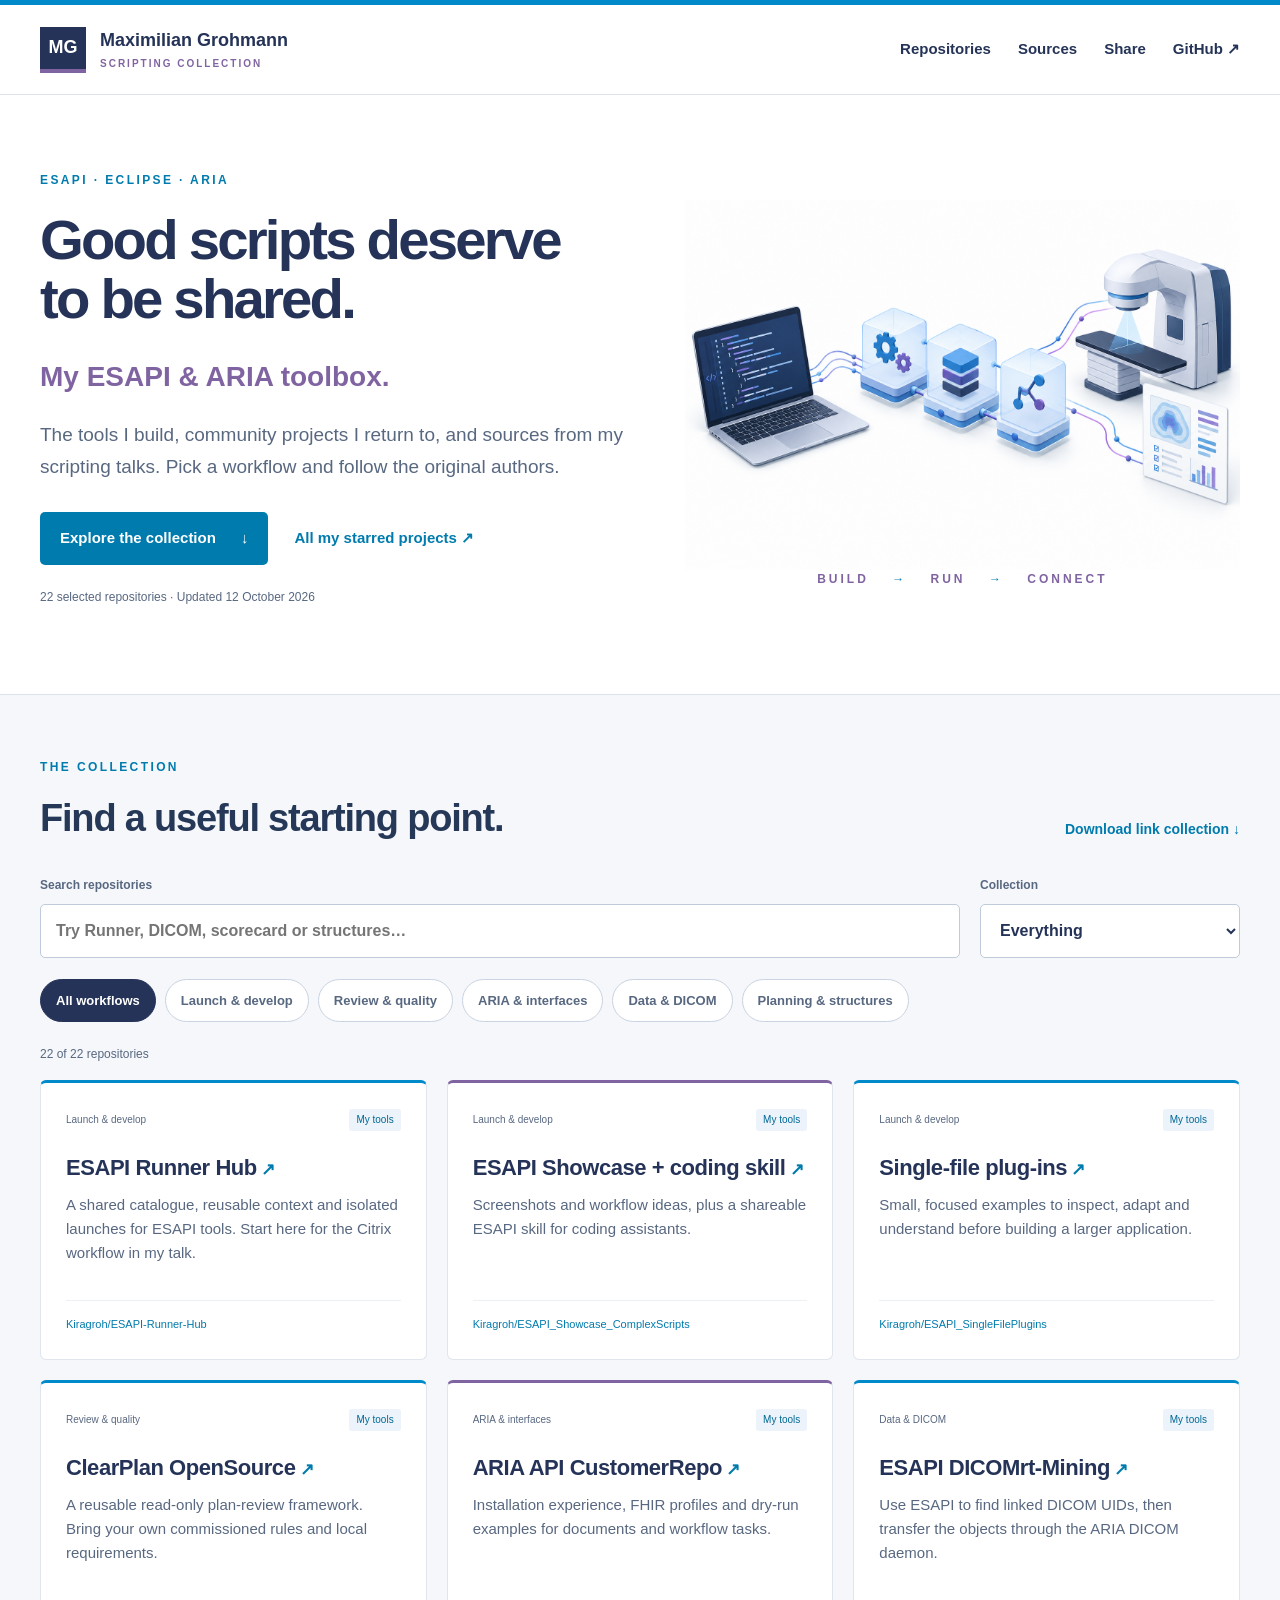
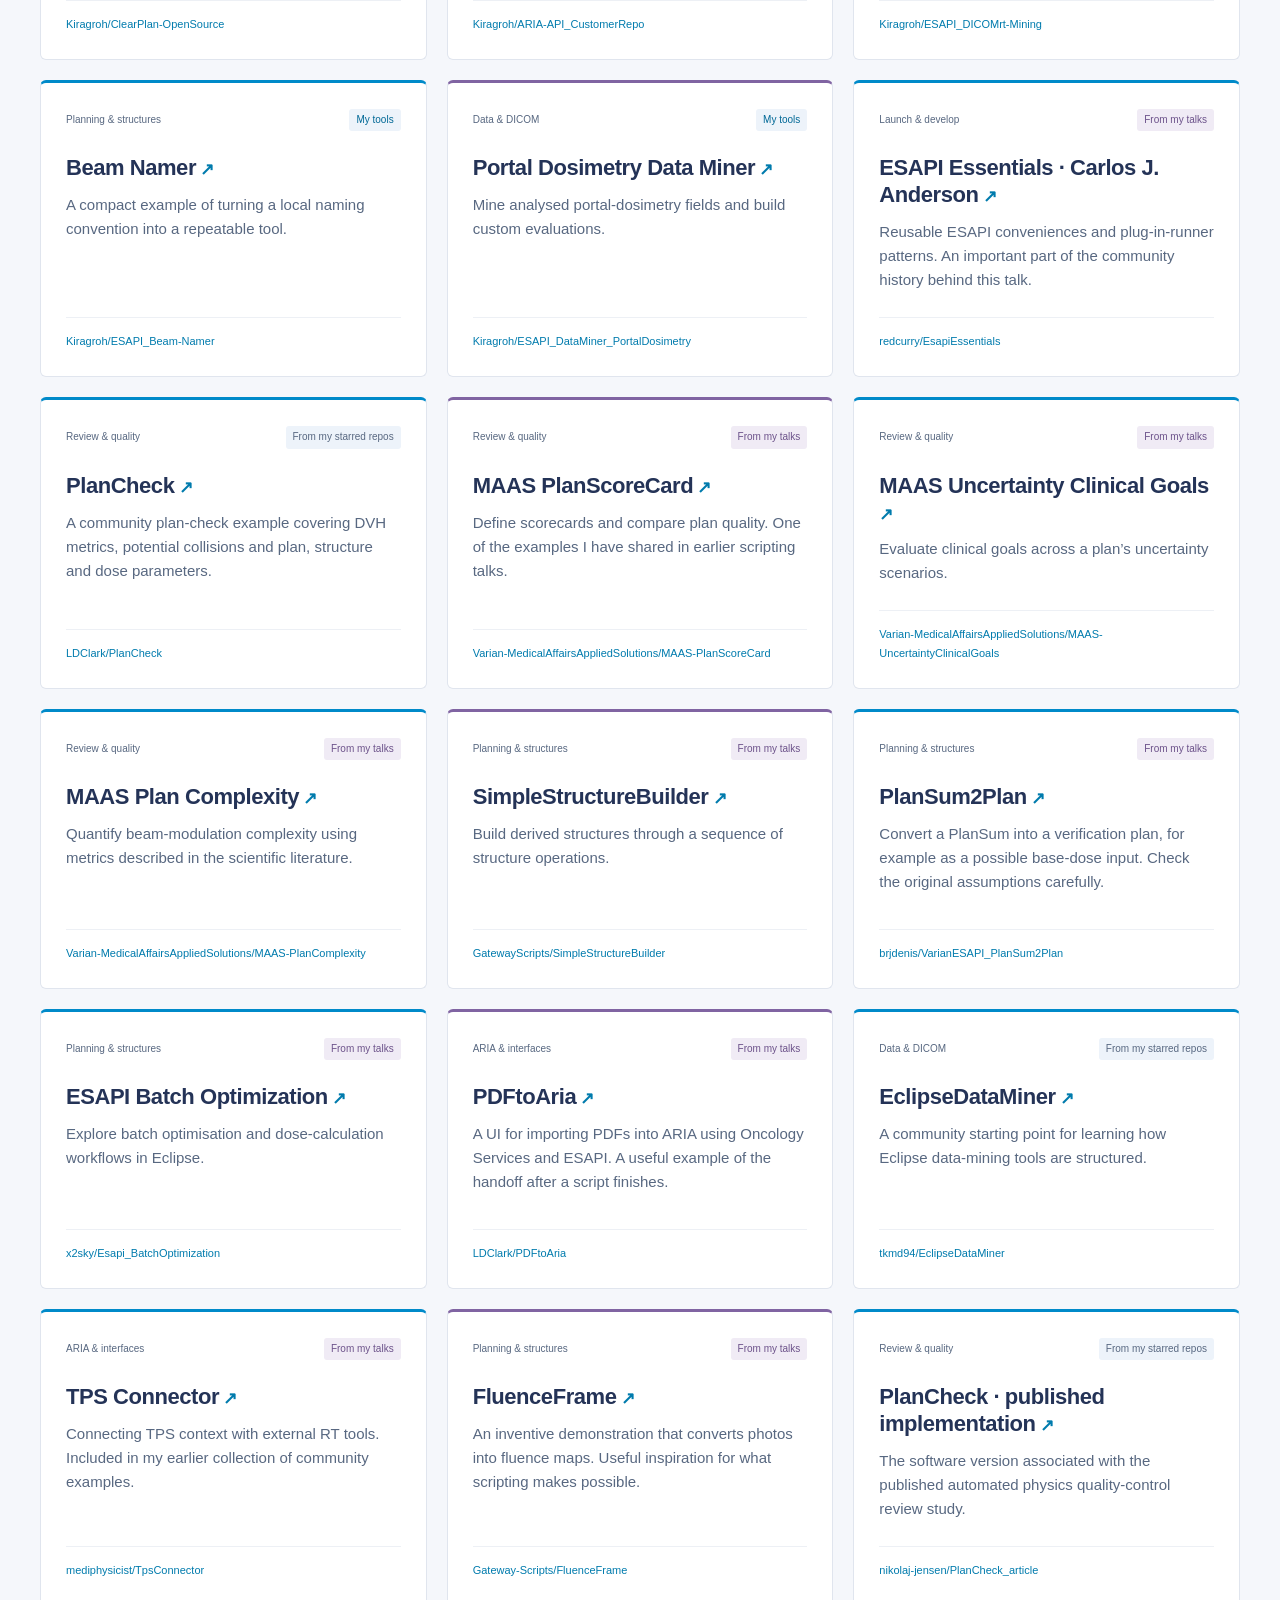
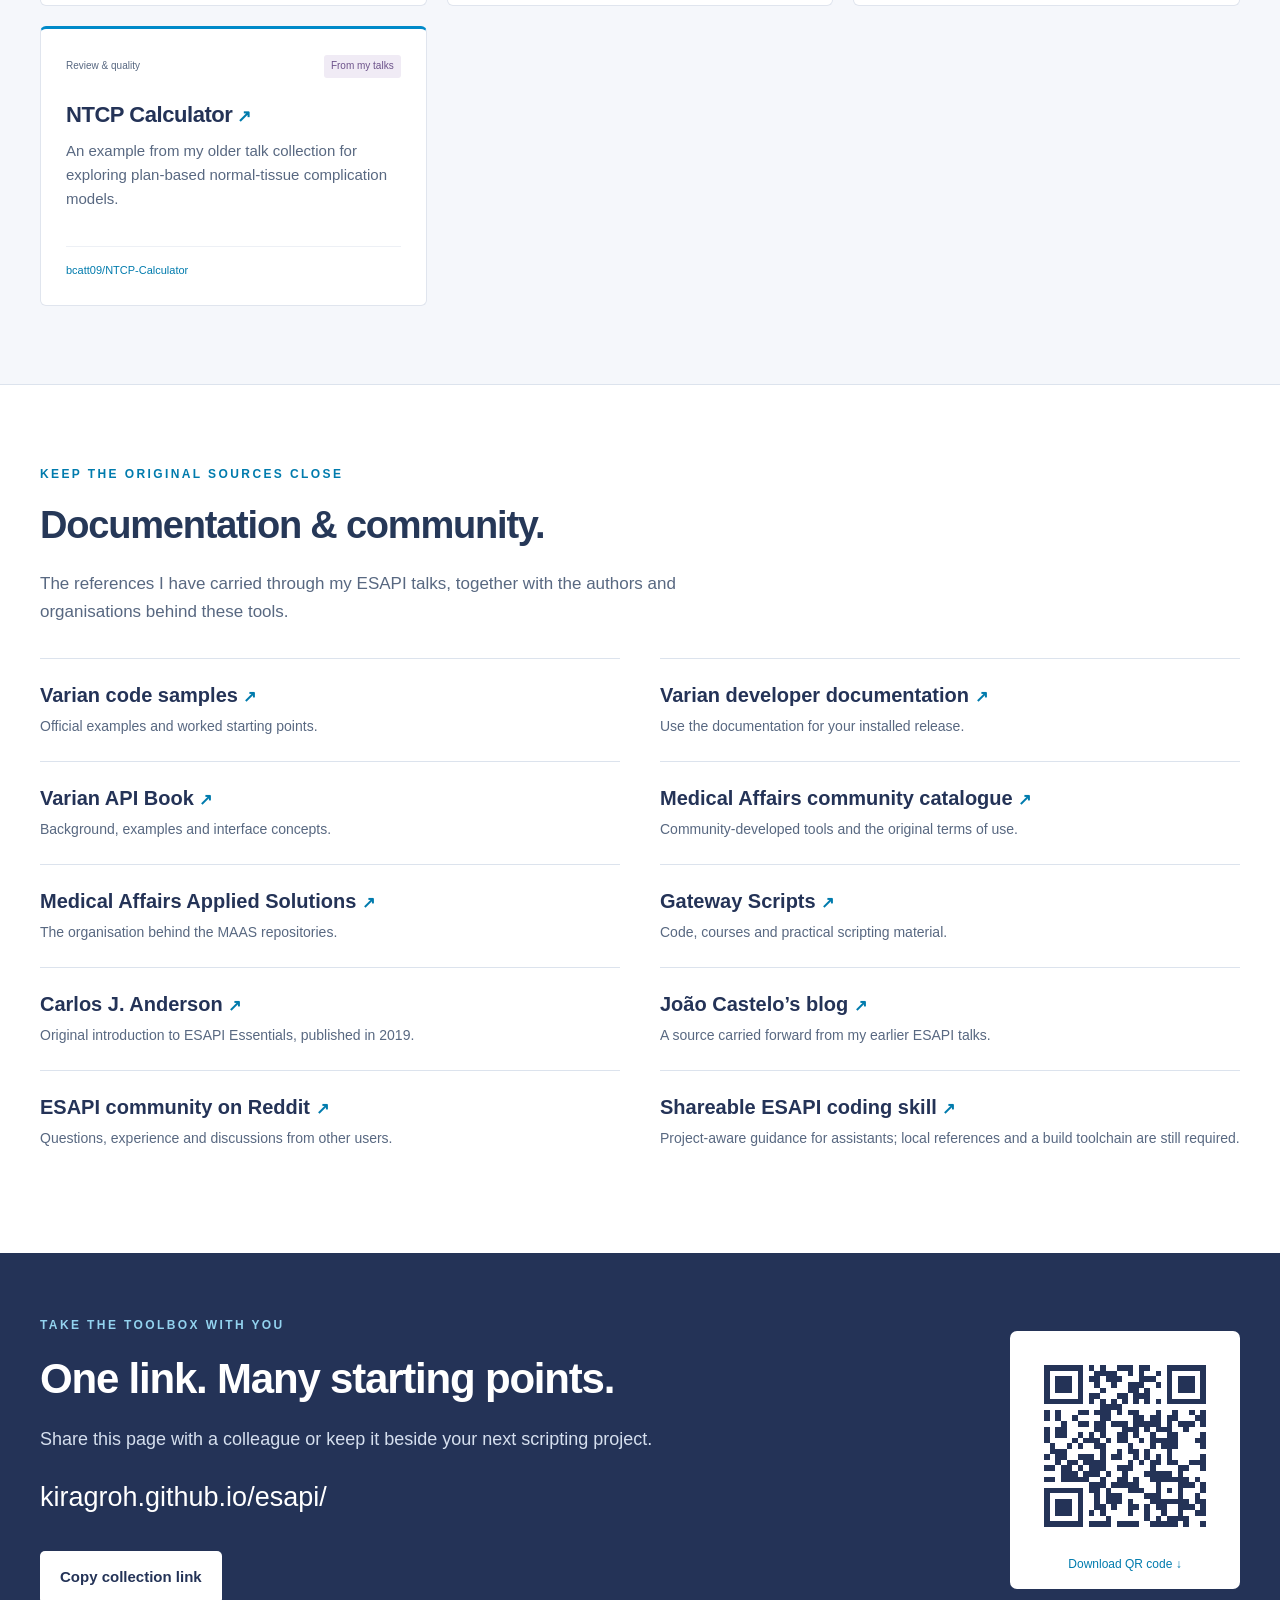
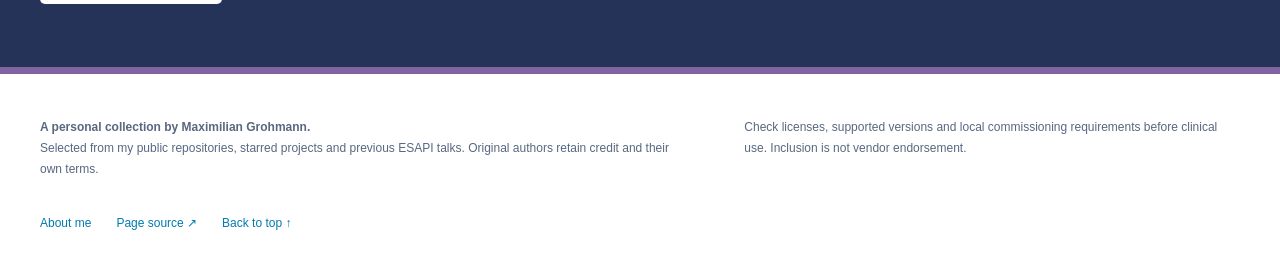
==== esapi/index.html @ 993f3c93 "Add curated ESAPI and ARIA toolbox with search and sharing" ====
<!doctype html><html lang="en"><head><meta charset="utf-8"><meta name="viewport" content="width=device-width,initial-scale=1"><meta name="description" content="Maximilian Grohmann’s personal ESAPI and ARIA repository collection: runners, plan review, planning tools, DICOM and original community sources."><meta property="og:title" content="My ESAPI & ARIA toolbox · Maximilian Grohmann"><meta property="og:description" content="Practical repositories and original community sources, collected from my work, starred projects and scripting talks."><meta property="og:image" content="https://kiragroh.github.io/esapi/assets/ukl-scripting-hero.png"><meta name="theme-color" content="#243357"><link rel="canonical" href="https://kiragroh.github.io/esapi/"><link rel="stylesheet" href="style.css"><title>ESAPI & ARIA toolbox · Maximilian Grohmann</title></head><body><a class="skip" href="#collection">Skip to repositories</a><header><div class="wrap nav"><a class="brand" href="../"><span class="monogram">MG</span><span>Maximilian Grohmann<small>SCRIPTING COLLECTION</small></span></a><nav aria-label="Main navigation"><a href="#collection">Repositories</a><a href="#resources">Sources</a><a href="#share">Share</a><a href="https://github.com/Kiragroh" target="_blank" rel="noopener">GitHub ↗</a></nav></div></header><main><section class="wrap hero"><div><p class="eyebrow">ESAPI · ECLIPSE · ARIA</p><h1>Good scripts deserve<br>to be shared.</h1><p class="intro">My ESAPI &amp; ARIA toolbox.</p><p class="lede">The tools I build, community projects I return to, and sources from my scripting talks. Pick a workflow and follow the original authors.</p><div class="hero-actions"><a class="primary" href="#collection">Explore the collection <span aria-hidden="true">↓</span></a><a href="https://github.com/Kiragroh?tab=stars" target="_blank" rel="noopener">All my starred projects ↗</a></div><p class="dateline">22 selected repositories · Updated 12 October 2026</p></div><figure><img src="assets/ukl-scripting-hero.png" alt="Conceptual illustration connecting software development, reusable modules and a radiotherapy workflow"><figcaption>BUILD <span>→</span> RUN <span>→</span> CONNECT</figcaption></figure></section><section class="collection-section" id="collection"><div class="wrap"><div class="section-heading"><div><p class="eyebrow">THE COLLECTION</p><h2>Find a useful starting point.</h2></div><a class="download" href="repos.json" download>Download link collection ↓</a></div><div class="search-row"><label class="search-label" for="search">Search repositories<input id="search" type="search" placeholder="Try Runner, DICOM, scorecard or structures…" autocomplete="off"></label><label class="origin-label" for="origin">Collection<select id="origin"><option value="all">Everything</option><option value="own">My tools</option><option value="talk">From my talks</option><option value="starred">Other starred projects</option></select></label></div><div class="filters" role="group" aria-label="Filter by workflow"><button type="button" data-filter="all" aria-pressed="true">All workflows</button><button type="button" data-filter="Launch &amp; develop" aria-pressed="false">Launch &amp; develop</button><button type="button" data-filter="Review &amp; quality" aria-pressed="false">Review &amp; quality</button><button type="button" data-filter="ARIA &amp; interfaces" aria-pressed="false">ARIA &amp; interfaces</button><button type="button" data-filter="Data &amp; DICOM" aria-pressed="false">Data &amp; DICOM</button><button type="button" data-filter="Planning &amp; structures" aria-pressed="false">Planning &amp; structures</button></div><p id="result-count" class="result-count" aria-live="polite">22 repositories</p><div class="repo-grid"><article class="repo-card" data-category="Launch &amp; develop" data-origin="own" data-search="kiragroh/esapi-runner-hub esapi runner hub launch &amp; develop a shared catalogue, reusable context and isolated launches for esapi tools. start here for the citrix workflow in my talk. own https://github.com/kiragroh/esapi-runner-hub"><div class="card-meta"><span>Launch &amp; develop</span><span class="origin own">My tools</span></div><h3><a href="https://github.com/Kiragroh/ESAPI-Runner-Hub" target="_blank" rel="noopener">ESAPI Runner Hub<span aria-hidden="true"> ↗</span></a></h3><p>A shared catalogue, reusable context and isolated launches for ESAPI tools. Start here for the Citrix workflow in my talk.</p><a class="repo-path" href="https://github.com/Kiragroh/ESAPI-Runner-Hub" target="_blank" rel="noopener">Kiragroh/ESAPI-Runner-Hub</a></article><article class="repo-card" data-category="Launch &amp; develop" data-origin="own" data-search="kiragroh/esapi_showcase_complexscripts esapi showcase + coding skill launch &amp; develop screenshots and workflow ideas, plus a shareable esapi skill for coding assistants. own https://github.com/kiragroh/esapi_showcase_complexscripts"><div class="card-meta"><span>Launch &amp; develop</span><span class="origin own">My tools</span></div><h3><a href="https://github.com/Kiragroh/ESAPI_Showcase_ComplexScripts" target="_blank" rel="noopener">ESAPI Showcase + coding skill<span aria-hidden="true"> ↗</span></a></h3><p>Screenshots and workflow ideas, plus a shareable ESAPI skill for coding assistants.</p><a class="repo-path" href="https://github.com/Kiragroh/ESAPI_Showcase_ComplexScripts" target="_blank" rel="noopener">Kiragroh/ESAPI_Showcase_ComplexScripts</a></article><article class="repo-card" data-category="Launch &amp; develop" data-origin="own" data-search="kiragroh/esapi_singlefileplugins single-file plug-ins launch &amp; develop small, focused examples to inspect, adapt and understand before building a larger application. own https://github.com/kiragroh/esapi_singlefileplugins"><div class="card-meta"><span>Launch &amp; develop</span><span class="origin own">My tools</span></div><h3><a href="https://github.com/Kiragroh/ESAPI_SingleFilePlugins" target="_blank" rel="noopener">Single-file plug-ins<span aria-hidden="true"> ↗</span></a></h3><p>Small, focused examples to inspect, adapt and understand before building a larger application.</p><a class="repo-path" href="https://github.com/Kiragroh/ESAPI_SingleFilePlugins" target="_blank" rel="noopener">Kiragroh/ESAPI_SingleFilePlugins</a></article><article class="repo-card" data-category="Review &amp; quality" data-origin="own" data-search="kiragroh/clearplan-opensource clearplan opensource review &amp; quality a reusable read-only plan-review framework. bring your own commissioned rules and local requirements. own https://github.com/kiragroh/clearplan-opensource"><div class="card-meta"><span>Review &amp; quality</span><span class="origin own">My tools</span></div><h3><a href="https://github.com/Kiragroh/ClearPlan-OpenSource" target="_blank" rel="noopener">ClearPlan OpenSource<span aria-hidden="true"> ↗</span></a></h3><p>A reusable read-only plan-review framework. Bring your own commissioned rules and local requirements.</p><a class="repo-path" href="https://github.com/Kiragroh/ClearPlan-OpenSource" target="_blank" rel="noopener">Kiragroh/ClearPlan-OpenSource</a></article><article class="repo-card" data-category="ARIA &amp; interfaces" data-origin="own" data-search="kiragroh/aria-api_customerrepo aria api customerrepo aria &amp; interfaces installation experience, fhir profiles and dry-run examples for documents and workflow tasks. own https://github.com/kiragroh/aria-api_customerrepo"><div class="card-meta"><span>ARIA &amp; interfaces</span><span class="origin own">My tools</span></div><h3><a href="https://github.com/Kiragroh/ARIA-API_CustomerRepo" target="_blank" rel="noopener">ARIA API CustomerRepo<span aria-hidden="true"> ↗</span></a></h3><p>Installation experience, FHIR profiles and dry-run examples for documents and workflow tasks.</p><a class="repo-path" href="https://github.com/Kiragroh/ARIA-API_CustomerRepo" target="_blank" rel="noopener">Kiragroh/ARIA-API_CustomerRepo</a></article><article class="repo-card" data-category="Data &amp; DICOM" data-origin="own" data-search="kiragroh/esapi_dicomrt-mining esapi dicomrt-mining data &amp; dicom use esapi to find linked dicom uids, then transfer the objects through the aria dicom daemon. own https://github.com/kiragroh/esapi_dicomrt-mining"><div class="card-meta"><span>Data &amp; DICOM</span><span class="origin own">My tools</span></div><h3><a href="https://github.com/Kiragroh/ESAPI_DICOMrt-Mining" target="_blank" rel="noopener">ESAPI DICOMrt-Mining<span aria-hidden="true"> ↗</span></a></h3><p>Use ESAPI to find linked DICOM UIDs, then transfer the objects through the ARIA DICOM daemon.</p><a class="repo-path" href="https://github.com/Kiragroh/ESAPI_DICOMrt-Mining" target="_blank" rel="noopener">Kiragroh/ESAPI_DICOMrt-Mining</a></article><article class="repo-card" data-category="Planning &amp; structures" data-origin="own" data-search="kiragroh/esapi_beam-namer beam namer planning &amp; structures a compact example of turning a local naming convention into a repeatable tool. own https://github.com/kiragroh/esapi_beam-namer"><div class="card-meta"><span>Planning &amp; structures</span><span class="origin own">My tools</span></div><h3><a href="https://github.com/Kiragroh/ESAPI_Beam-Namer" target="_blank" rel="noopener">Beam Namer<span aria-hidden="true"> ↗</span></a></h3><p>A compact example of turning a local naming convention into a repeatable tool.</p><a class="repo-path" href="https://github.com/Kiragroh/ESAPI_Beam-Namer" target="_blank" rel="noopener">Kiragroh/ESAPI_Beam-Namer</a></article><article class="repo-card" data-category="Data &amp; DICOM" data-origin="own" data-search="kiragroh/esapi_dataminer_portaldosimetry portal dosimetry data miner data &amp; dicom mine analysed portal-dosimetry fields and build custom evaluations. own https://github.com/kiragroh/esapi_dataminer_portaldosimetry"><div class="card-meta"><span>Data &amp; DICOM</span><span class="origin own">My tools</span></div><h3><a href="https://github.com/Kiragroh/ESAPI_DataMiner_PortalDosimetry" target="_blank" rel="noopener">Portal Dosimetry Data Miner<span aria-hidden="true"> ↗</span></a></h3><p>Mine analysed portal-dosimetry fields and build custom evaluations.</p><a class="repo-path" href="https://github.com/Kiragroh/ESAPI_DataMiner_PortalDosimetry" target="_blank" rel="noopener">Kiragroh/ESAPI_DataMiner_PortalDosimetry</a></article><article class="repo-card" data-category="Launch &amp; develop" data-origin="talk" data-search="redcurry/esapiessentials esapi essentials · carlos j. anderson launch &amp; develop reusable esapi conveniences and plug-in-runner patterns. an important part of the community history behind this talk. talk https://github.com/redcurry/esapiessentials"><div class="card-meta"><span>Launch &amp; develop</span><span class="origin talk">From my talks</span></div><h3><a href="https://github.com/redcurry/EsapiEssentials" target="_blank" rel="noopener">ESAPI Essentials · Carlos J. Anderson<span aria-hidden="true"> ↗</span></a></h3><p>Reusable ESAPI conveniences and plug-in-runner patterns. An important part of the community history behind this talk.</p><a class="repo-path" href="https://github.com/redcurry/EsapiEssentials" target="_blank" rel="noopener">redcurry/EsapiEssentials</a></article><article class="repo-card" data-category="Review &amp; quality" data-origin="starred" data-search="ldclark/plancheck plancheck review &amp; quality a community plan-check example covering dvh metrics, potential collisions and plan, structure and dose parameters. starred https://github.com/ldclark/plancheck"><div class="card-meta"><span>Review &amp; quality</span><span class="origin starred">From my starred repos</span></div><h3><a href="https://github.com/LDClark/PlanCheck" target="_blank" rel="noopener">PlanCheck<span aria-hidden="true"> ↗</span></a></h3><p>A community plan-check example covering DVH metrics, potential collisions and plan, structure and dose parameters.</p><a class="repo-path" href="https://github.com/LDClark/PlanCheck" target="_blank" rel="noopener">LDClark/PlanCheck</a></article><article class="repo-card" data-category="Review &amp; quality" data-origin="talk" data-search="varian-medicalaffairsappliedsolutions/maas-planscorecard maas planscorecard review &amp; quality define scorecards and compare plan quality. one of the examples i have shared in earlier scripting talks. talk https://github.com/varian-medicalaffairsappliedsolutions/maas-planscorecard"><div class="card-meta"><span>Review &amp; quality</span><span class="origin talk">From my talks</span></div><h3><a href="https://github.com/Varian-MedicalAffairsAppliedSolutions/MAAS-PlanScoreCard" target="_blank" rel="noopener">MAAS PlanScoreCard<span aria-hidden="true"> ↗</span></a></h3><p>Define scorecards and compare plan quality. One of the examples I have shared in earlier scripting talks.</p><a class="repo-path" href="https://github.com/Varian-MedicalAffairsAppliedSolutions/MAAS-PlanScoreCard" target="_blank" rel="noopener">Varian-MedicalAffairsAppliedSolutions/MAAS-PlanScoreCard</a></article><article class="repo-card" data-category="Review &amp; quality" data-origin="talk" data-search="varian-medicalaffairsappliedsolutions/maas-uncertaintyclinicalgoals maas uncertainty clinical goals review &amp; quality evaluate clinical goals across a plan’s uncertainty scenarios. talk https://github.com/varian-medicalaffairsappliedsolutions/maas-uncertaintyclinicalgoals"><div class="card-meta"><span>Review &amp; quality</span><span class="origin talk">From my talks</span></div><h3><a href="https://github.com/Varian-MedicalAffairsAppliedSolutions/MAAS-UncertaintyClinicalGoals" target="_blank" rel="noopener">MAAS Uncertainty Clinical Goals<span aria-hidden="true"> ↗</span></a></h3><p>Evaluate clinical goals across a plan’s uncertainty scenarios.</p><a class="repo-path" href="https://github.com/Varian-MedicalAffairsAppliedSolutions/MAAS-UncertaintyClinicalGoals" target="_blank" rel="noopener">Varian-MedicalAffairsAppliedSolutions/MAAS-UncertaintyClinicalGoals</a></article><article class="repo-card" data-category="Review &amp; quality" data-origin="talk" data-search="varian-medicalaffairsappliedsolutions/maas-plancomplexity maas plan complexity review &amp; quality quantify beam-modulation complexity using metrics described in the scientific literature. talk https://github.com/varian-medicalaffairsappliedsolutions/maas-plancomplexity"><div class="card-meta"><span>Review &amp; quality</span><span class="origin talk">From my talks</span></div><h3><a href="https://github.com/Varian-MedicalAffairsAppliedSolutions/MAAS-PlanComplexity" target="_blank" rel="noopener">MAAS Plan Complexity<span aria-hidden="true"> ↗</span></a></h3><p>Quantify beam-modulation complexity using metrics described in the scientific literature.</p><a class="repo-path" href="https://github.com/Varian-MedicalAffairsAppliedSolutions/MAAS-PlanComplexity" target="_blank" rel="noopener">Varian-MedicalAffairsAppliedSolutions/MAAS-PlanComplexity</a></article><article class="repo-card" data-category="Planning &amp; structures" data-origin="talk" data-search="gatewayscripts/simplestructurebuilder simplestructurebuilder planning &amp; structures build derived structures through a sequence of structure operations. talk https://github.com/gatewayscripts/simplestructurebuilder"><div class="card-meta"><span>Planning &amp; structures</span><span class="origin talk">From my talks</span></div><h3><a href="https://github.com/GatewayScripts/SimpleStructureBuilder" target="_blank" rel="noopener">SimpleStructureBuilder<span aria-hidden="true"> ↗</span></a></h3><p>Build derived structures through a sequence of structure operations.</p><a class="repo-path" href="https://github.com/GatewayScripts/SimpleStructureBuilder" target="_blank" rel="noopener">GatewayScripts/SimpleStructureBuilder</a></article><article class="repo-card" data-category="Planning &amp; structures" data-origin="talk" data-search="brjdenis/varianesapi_plansum2plan plansum2plan planning &amp; structures convert a plansum into a verification plan, for example as a possible base-dose input. check the original assumptions carefully. talk https://github.com/brjdenis/varianesapi_plansum2plan"><div class="card-meta"><span>Planning &amp; structures</span><span class="origin talk">From my talks</span></div><h3><a href="https://github.com/brjdenis/VarianESAPI_PlanSum2Plan" target="_blank" rel="noopener">PlanSum2Plan<span aria-hidden="true"> ↗</span></a></h3><p>Convert a PlanSum into a verification plan, for example as a possible base-dose input. Check the original assumptions carefully.</p><a class="repo-path" href="https://github.com/brjdenis/VarianESAPI_PlanSum2Plan" target="_blank" rel="noopener">brjdenis/VarianESAPI_PlanSum2Plan</a></article><article class="repo-card" data-category="Planning &amp; structures" data-origin="talk" data-search="x2sky/esapi_batchoptimization esapi batch optimization planning &amp; structures explore batch optimisation and dose-calculation workflows in eclipse. talk https://github.com/x2sky/esapi_batchoptimization"><div class="card-meta"><span>Planning &amp; structures</span><span class="origin talk">From my talks</span></div><h3><a href="https://github.com/x2sky/Esapi_BatchOptimization" target="_blank" rel="noopener">ESAPI Batch Optimization<span aria-hidden="true"> ↗</span></a></h3><p>Explore batch optimisation and dose-calculation workflows in Eclipse.</p><a class="repo-path" href="https://github.com/x2sky/Esapi_BatchOptimization" target="_blank" rel="noopener">x2sky/Esapi_BatchOptimization</a></article><article class="repo-card" data-category="ARIA &amp; interfaces" data-origin="talk" data-search="ldclark/pdftoaria pdftoaria aria &amp; interfaces a ui for importing pdfs into aria using oncology services and esapi. a useful example of the handoff after a script finishes. talk https://github.com/ldclark/pdftoaria"><div class="card-meta"><span>ARIA &amp; interfaces</span><span class="origin talk">From my talks</span></div><h3><a href="https://github.com/LDClark/PDFtoAria" target="_blank" rel="noopener">PDFtoAria<span aria-hidden="true"> ↗</span></a></h3><p>A UI for importing PDFs into ARIA using Oncology Services and ESAPI. A useful example of the handoff after a script finishes.</p><a class="repo-path" href="https://github.com/LDClark/PDFtoAria" target="_blank" rel="noopener">LDClark/PDFtoAria</a></article><article class="repo-card" data-category="Data &amp; DICOM" data-origin="starred" data-search="tkmd94/eclipsedataminer eclipsedataminer data &amp; dicom a community starting point for learning how eclipse data-mining tools are structured. starred https://github.com/tkmd94/eclipsedataminer"><div class="card-meta"><span>Data &amp; DICOM</span><span class="origin starred">From my starred repos</span></div><h3><a href="https://github.com/tkmd94/EclipseDataMiner" target="_blank" rel="noopener">EclipseDataMiner<span aria-hidden="true"> ↗</span></a></h3><p>A community starting point for learning how Eclipse data-mining tools are structured.</p><a class="repo-path" href="https://github.com/tkmd94/EclipseDataMiner" target="_blank" rel="noopener">tkmd94/EclipseDataMiner</a></article><article class="repo-card" data-category="ARIA &amp; interfaces" data-origin="talk" data-search="mediphysicist/tpsconnector tps connector aria &amp; interfaces connecting tps context with external rt tools. included in my earlier collection of community examples. talk https://github.com/mediphysicist/tpsconnector"><div class="card-meta"><span>ARIA &amp; interfaces</span><span class="origin talk">From my talks</span></div><h3><a href="https://github.com/mediphysicist/TpsConnector" target="_blank" rel="noopener">TPS Connector<span aria-hidden="true"> ↗</span></a></h3><p>Connecting TPS context with external RT tools. Included in my earlier collection of community examples.</p><a class="repo-path" href="https://github.com/mediphysicist/TpsConnector" target="_blank" rel="noopener">mediphysicist/TpsConnector</a></article><article class="repo-card" data-category="Planning &amp; structures" data-origin="talk" data-search="gateway-scripts/fluenceframe fluenceframe planning &amp; structures an inventive demonstration that converts photos into fluence maps. useful inspiration for what scripting makes possible. talk https://github.com/gateway-scripts/fluenceframe"><div class="card-meta"><span>Planning &amp; structures</span><span class="origin talk">From my talks</span></div><h3><a href="https://github.com/Gateway-Scripts/FluenceFrame" target="_blank" rel="noopener">FluenceFrame<span aria-hidden="true"> ↗</span></a></h3><p>An inventive demonstration that converts photos into fluence maps. Useful inspiration for what scripting makes possible.</p><a class="repo-path" href="https://github.com/Gateway-Scripts/FluenceFrame" target="_blank" rel="noopener">Gateway-Scripts/FluenceFrame</a></article><article class="repo-card" data-category="Review &amp; quality" data-origin="starred" data-search="nikolaj-jensen/plancheck_article plancheck · published implementation review &amp; quality the software version associated with the published automated physics quality-control review study. starred https://github.com/nikolaj-jensen/plancheck_article"><div class="card-meta"><span>Review &amp; quality</span><span class="origin starred">From my starred repos</span></div><h3><a href="https://github.com/nikolaj-jensen/PlanCheck_article" target="_blank" rel="noopener">PlanCheck · published implementation<span aria-hidden="true"> ↗</span></a></h3><p>The software version associated with the published automated physics quality-control review study.</p><a class="repo-path" href="https://github.com/nikolaj-jensen/PlanCheck_article" target="_blank" rel="noopener">nikolaj-jensen/PlanCheck_article</a></article><article class="repo-card" data-category="Review &amp; quality" data-origin="talk" data-search="bcatt09/ntcp-calculator ntcp calculator review &amp; quality an example from my older talk collection for exploring plan-based normal-tissue complication models. talk https://github.com/bcatt09/ntcp-calculator"><div class="card-meta"><span>Review &amp; quality</span><span class="origin talk">From my talks</span></div><h3><a href="https://github.com/bcatt09/NTCP-Calculator" target="_blank" rel="noopener">NTCP Calculator<span aria-hidden="true"> ↗</span></a></h3><p>An example from my older talk collection for exploring plan-based normal-tissue complication models.</p><a class="repo-path" href="https://github.com/bcatt09/NTCP-Calculator" target="_blank" rel="noopener">bcatt09/NTCP-Calculator</a></article></div><div id="empty" hidden><h3>No matching repositories.</h3><p>Try a broader term or <button id="reset" type="button">reset the filters</button>.</p></div></div></section><section id="resources" class="wrap resources-section"><p class="eyebrow">KEEP THE ORIGINAL SOURCES CLOSE</p><h2>Documentation &amp; community.</h2><p class="section-intro">The references I have carried through my ESAPI talks, together with the authors and organisations behind these tools.</p><div class="resources-grid"><a class="resource" href="https://github.com/VarianAPIs/Varian-Code-Samples" target="_blank" rel="noopener"><h3>Varian code samples <span aria-hidden="true">↗</span></h3><p>Official examples and worked starting points.</p></a><a class="resource" href="https://docs.developer.varian.com/" target="_blank" rel="noopener"><h3>Varian developer documentation <span aria-hidden="true">↗</span></h3><p>Use the documentation for your installed release.</p></a><a class="resource" href="https://varianapis.github.io/VarianApiBook.pdf" target="_blank" rel="noopener"><h3>Varian API Book <span aria-hidden="true">↗</span></h3><p>Background, examples and interface concepts.</p></a><a class="resource" href="https://medicalaffairs.varian.com/esapi-projects" target="_blank" rel="noopener"><h3>Medical Affairs community catalogue <span aria-hidden="true">↗</span></h3><p>Community-developed tools and the original terms of use.</p></a><a class="resource" href="https://github.com/Varian-MedicalAffairsAppliedSolutions" target="_blank" rel="noopener"><h3>Medical Affairs Applied Solutions <span aria-hidden="true">↗</span></h3><p>The organisation behind the MAAS repositories.</p></a><a class="resource" href="https://www.gatewayscripts.com/code" target="_blank" rel="noopener"><h3>Gateway Scripts <span aria-hidden="true">↗</span></h3><p>Code, courses and practical scripting material.</p></a><a class="resource" href="https://www.carlosjanderson.com/post/introducing-esapi-essentials" target="_blank" rel="noopener"><h3>Carlos J. Anderson <span aria-hidden="true">↗</span></h3><p>Original introduction to ESAPI Essentials, published in 2019.</p></a><a class="resource" href="https://medium.com/@jhmcastelo" target="_blank" rel="noopener"><h3>João Castelo’s blog <span aria-hidden="true">↗</span></h3><p>A source carried forward from my earlier ESAPI talks.</p></a><a class="resource" href="https://www.reddit.com/r/esapi/" target="_blank" rel="noopener"><h3>ESAPI community on Reddit <span aria-hidden="true">↗</span></h3><p>Questions, experience and discussions from other users.</p></a><a class="resource" href="https://github.com/Kiragroh/ESAPI_Showcase_ComplexScripts/blob/master/skills/esapi-scripting/SKILL.md" target="_blank" rel="noopener"><h3>Shareable ESAPI coding skill <span aria-hidden="true">↗</span></h3><p>Project-aware guidance for assistants; local references and a build toolchain are still required.</p></a></div></section><section class="share-section" id="share"><div class="wrap share-layout"><div><p class="eyebrow">TAKE THE TOOLBOX WITH YOU</p><h2>One link. Many starting points.</h2><p>Share this page with a colleague or keep it beside your next scripting project.</p><a class="share-url" href="https://kiragroh.github.io/esapi/">kiragroh.github.io/esapi/</a><div><button class="primary" id="copy-link" type="button">Copy collection link</button><span id="copy-status" role="status"></span></div></div><a class="share-qr" href="assets/qr-esapi-collection.png" download><img src="assets/qr-esapi-collection.png" alt="QR code for this collection; click to download"><span>Download QR code ↓</span></a></div></section></main><footer class="wrap"><p><strong>A personal collection by Maximilian Grohmann.</strong><br>Selected from my public repositories, starred projects and previous ESAPI talks. Original authors retain credit and their own terms.</p><p>Check licenses, supported versions and local commissioning requirements before clinical use. Inclusion is not vendor endorsement.</p><p class="footer-links"><a href="../">About me</a><a href="https://github.com/Kiragroh/Kiragroh.github.io/tree/main/esapi" target="_blank" rel="noopener">Page source ↗</a><a href="#top" id="back-top">Back to top ↑</a></p></footer><script src="app.js"></script></body></html>
---- esapi/style.css ----
:root{--blue:#007bad;--bright:#008ac9;--purple:#8064a2;--navy:#243357;--text:#263858;--muted:#586881;--line:#dce3ed;--paper:#f5f7fb}*{box-sizing:border-box}html{scroll-behavior:smooth;scroll-padding-top:105px}body{margin:0;color:var(--text);font:17px/1.65 Arial,Helvetica,sans-serif;background:white}a{color:var(--blue);text-decoration:none}a:hover{text-decoration:underline}button,input,select{font:inherit}button,a{touch-action:manipulation}button{cursor:pointer}button:focus-visible,a:focus-visible,input:focus-visible,select:focus-visible{outline:3px solid var(--purple);outline-offset:4px}img{max-width:100%}[hidden]{display:none!important}.wrap{width:min(1320px,calc(100% - 80px));margin:auto}.skip{position:fixed;z-index:200;left:20px;top:-80px;background:white;padding:12px}.skip:focus{top:12px}header{position:sticky;top:0;background:#ffffffed;backdrop-filter:blur(16px);z-index:20;border-top:5px solid var(--bright);border-bottom:1px solid var(--line)}.nav{display:flex;align-items:center;justify-content:space-between;min-height:89px;gap:24px}.brand{display:flex;gap:14px;align-items:center;color:var(--navy);font-weight:700;font-size:18px;line-height:1.4}.brand:hover{text-decoration:none}.brand small{display:block;color:var(--purple);font-size:10px;letter-spacing:2px;margin-top:4px}.monogram{display:grid;place-items:center;width:46px;height:46px;background:var(--navy);color:white;font-size:18px;border-bottom:4px solid var(--purple)}nav{display:flex;gap:27px;font-size:15px;font-weight:700}nav a{color:var(--navy)}.hero{display:grid;grid-template-columns:1.1fr 1fr;gap:34px;align-items:center;padding-top:76px;padding-bottom:75px}.eyebrow{font-size:12px;letter-spacing:2.4px;font-weight:800;color:var(--blue);margin:0 0 19px}h1{font-size:clamp(42px,4.4vw,65px);line-height:1.05;letter-spacing:-2.8px;margin:0 0 26px;color:var(--navy)}.intro{font-size:28px;color:var(--purple);font-weight:700;margin:0 0 12px}.lede{max-width:615px;color:var(--muted);font-size:19px;line-height:1.65}.hero-actions{display:flex;align-items:center;gap:26px;margin-top:30px;font-size:15px;font-weight:700}.primary{display:inline-flex;align-items:center;gap:25px;border:0;background:var(--blue);color:white;padding:14px 20px;font-size:15px;font-weight:700;border-radius:5px}.primary:hover{background:#006796;text-decoration:none}.dateline{font-size:12px;color:var(--muted);margin-top:23px}.hero figure{margin:0}.hero img{width:100%;display:block}.hero figcaption{text-align:center;font-size:12px;letter-spacing:3px;font-weight:800;color:var(--purple);margin-top:0}.hero figcaption span{margin:0 17px;color:var(--blue)}h2{font-size:38px;line-height:1.15;letter-spacing:-1.2px;margin:0 0 22px}.collection-section{background:var(--paper);padding:63px 0 78px;border-block:1px solid var(--line)}.section-heading{display:flex;align-items:end;justify-content:space-between;gap:20px;margin-bottom:28px}.section-heading h2{margin-bottom:0}.download{font-size:14px;font-weight:700;white-space:nowrap}.search-row{display:grid;grid-template-columns:1fr 260px;gap:20px;margin-top:35px}label{font-size:12px;font-weight:700;color:var(--muted);display:flex;flex-direction:column;gap:8px}input,select{width:100%;border:1px solid #bfcbda;background:white;border-radius:5px;height:54px;padding:12px 15px;color:var(--navy);font-size:16px}.filters{display:flex;gap:9px;flex-wrap:wrap;margin-top:21px}.filters button{border:1px solid #c9d3e1;background:white;border-radius:22px;color:var(--muted);font-size:13px;font-weight:700;padding:10px 15px}.filters button[aria-pressed=true]{background:var(--navy);border-color:var(--navy);color:white}.filters button:hover{border-color:var(--purple)}.result-count{color:var(--muted);font-size:12px;margin:23px 0 15px}.repo-grid{display:grid;grid-template-columns:repeat(3,1fr);gap:20px}.repo-card{display:flex;flex-direction:column;min-height:280px;background:white;border:1px solid #e0e5ee;border-top:3px solid #008ac9;border-radius:6px;padding:26px 25px;transition:transform .18s,box-shadow .18s}.repo-card:nth-child(3n+2){border-top-color:var(--purple)}.repo-card:hover{transform:translateY(-3px);box-shadow:0 8px 24px #2433570b}.card-meta{display:flex;flex-wrap:wrap;gap:6px 12px;justify-content:space-between;font-size:10px;color:var(--muted);align-items:center}.origin{padding:3px 7px;background:#edf3fa;border-radius:3px}.origin.own{color:#006896}.origin.talk{background:#f0ebf5;color:#6c528a}.repo-card h3{font-size:22px;line-height:1.22;letter-spacing:-.45px;margin:24px 0 11px}.repo-card h3 a{color:var(--navy)}.repo-card h3 span{color:var(--blue);font-size:17px}.repo-card p{font-size:15px;color:var(--muted);line-height:1.6;margin:0 0 25px}.repo-path{font-size:11px;color:var(--blue);overflow-wrap:anywhere;margin-top:auto;padding-top:14px;border-top:1px solid #edf0f5}.resources-section{padding-top:80px;padding-bottom:80px}.section-intro{max-width:720px;color:var(--muted);margin-bottom:32px}.resources-grid{display:grid;grid-template-columns:repeat(2,1fr);gap:0 40px}.resource{border-top:1px solid var(--line);padding:23px 0;display:block}.resource:hover{text-decoration:none}.resource h3{font-size:20px;line-height:1.3;margin:0 0 7px;color:var(--navy)}.resource h3 span{color:var(--blue);font-size:16px}.resource p{font-size:14px;color:var(--muted);margin:0}.resource:hover h3{color:var(--blue)}.share-section{background:var(--navy);color:white;border-bottom:7px solid var(--purple)}.share-layout{display:grid;grid-template-columns:1fr 230px;align-items:center;gap:80px;padding-top:63px;padding-bottom:63px}.share-section .eyebrow{color:#93d3ef}.share-section h2{font-size:42px}.share-section p:not(.eyebrow){color:#d5dfee;font-size:18px;max-width:720px}.share-url{display:block;color:white;font-size:27px;margin:20px 0}.share-section .primary{background:#fff;color:var(--navy);margin-top:12px}.share-qr{padding:12px;background:white;border-radius:7px;text-align:center;display:block}.share-qr img{display:block;width:206px;height:206px;image-rendering:pixelated}.share-qr span{font-size:12px;color:var(--blue)}#copy-status{display:inline-block;font-size:14px;color:#d5dfee;margin-left:18px}footer{padding-top:43px;padding-bottom:35px;display:grid;grid-template-columns:1.3fr 1fr;gap:16px 60px}footer p{font-size:12px;color:var(--muted);line-height:1.75;margin:0}.footer-links{grid-column:1/-1;display:flex;gap:25px;padding-top:17px}#empty{padding:40px 0;color:var(--muted)}#empty button{background:none;border:0;padding:0;color:var(--blue);text-decoration:underline}@media(max-width:1000px){.wrap{width:calc(100% - 48px)}.hero{grid-template-columns:1.2fr 1fr;gap:10px}.hero-actions{flex-direction:column;align-items:flex-start;gap:15px}h1{font-size:46px}.repo-grid{grid-template-columns:repeat(2,1fr)}nav{gap:15px}.brand{font-size:15px}.monogram{width:40px;height:40px}.share-layout{gap:40px}.hero img{margin-top:-40px}}@media(max-width:680px){html{scroll-padding-top:130px}.wrap{width:calc(100% - 36px)}.nav{min-height:110px;align-items:flex-start;flex-direction:column;gap:13px;padding-top:13px;padding-bottom:13px}.brand{font-size:15px}.brand small{font-size:8px}.monogram{height:35px;width:35px}nav{width:100%;justify-content:space-between;gap:10px;font-size:12px}.hero{grid-template-columns:1fr;padding-top:42px;padding-bottom:42px;gap:24px}.hero h1{font-size:46px;letter-spacing:-2px}.hero .intro{font-size:23px}.lede{font-size:17px}.hero figure{max-width:480px;margin:auto}.hero img{margin:0}.hero-actions{flex-direction:row;flex-wrap:wrap;gap:17px;font-size:13px}.hero figcaption{font-size:10px}.section-heading{align-items:flex-start;flex-direction:column}.section-heading h2,h2{font-size:32px}.collection-section{padding-top:40px;padding-bottom:45px}.search-row{grid-template-columns:1fr;gap:14px;margin-top:26px}.repo-grid,.resources-grid{grid-template-columns:1fr}.repo-card{min-height:240px}.filters{gap:7px}.filters button{font-size:11px;padding:8px 12px}.resources-section{padding-top:50px;padding-bottom:50px}.share-layout{grid-template-columns:1fr;gap:30px;padding-top:45px;padding-bottom:45px}.share-section h2{font-size:32px}.share-url{font-size:23px}.share-qr{width:230px}footer{grid-template-columns:1fr;gap:20px}.footer-links{flex-wrap:wrap}#copy-status{margin-left:12px}}@media(prefers-reduced-motion:reduce){html{scroll-behavior:auto}.repo-card{transition:none}.repo-card:hover{transform:none}}
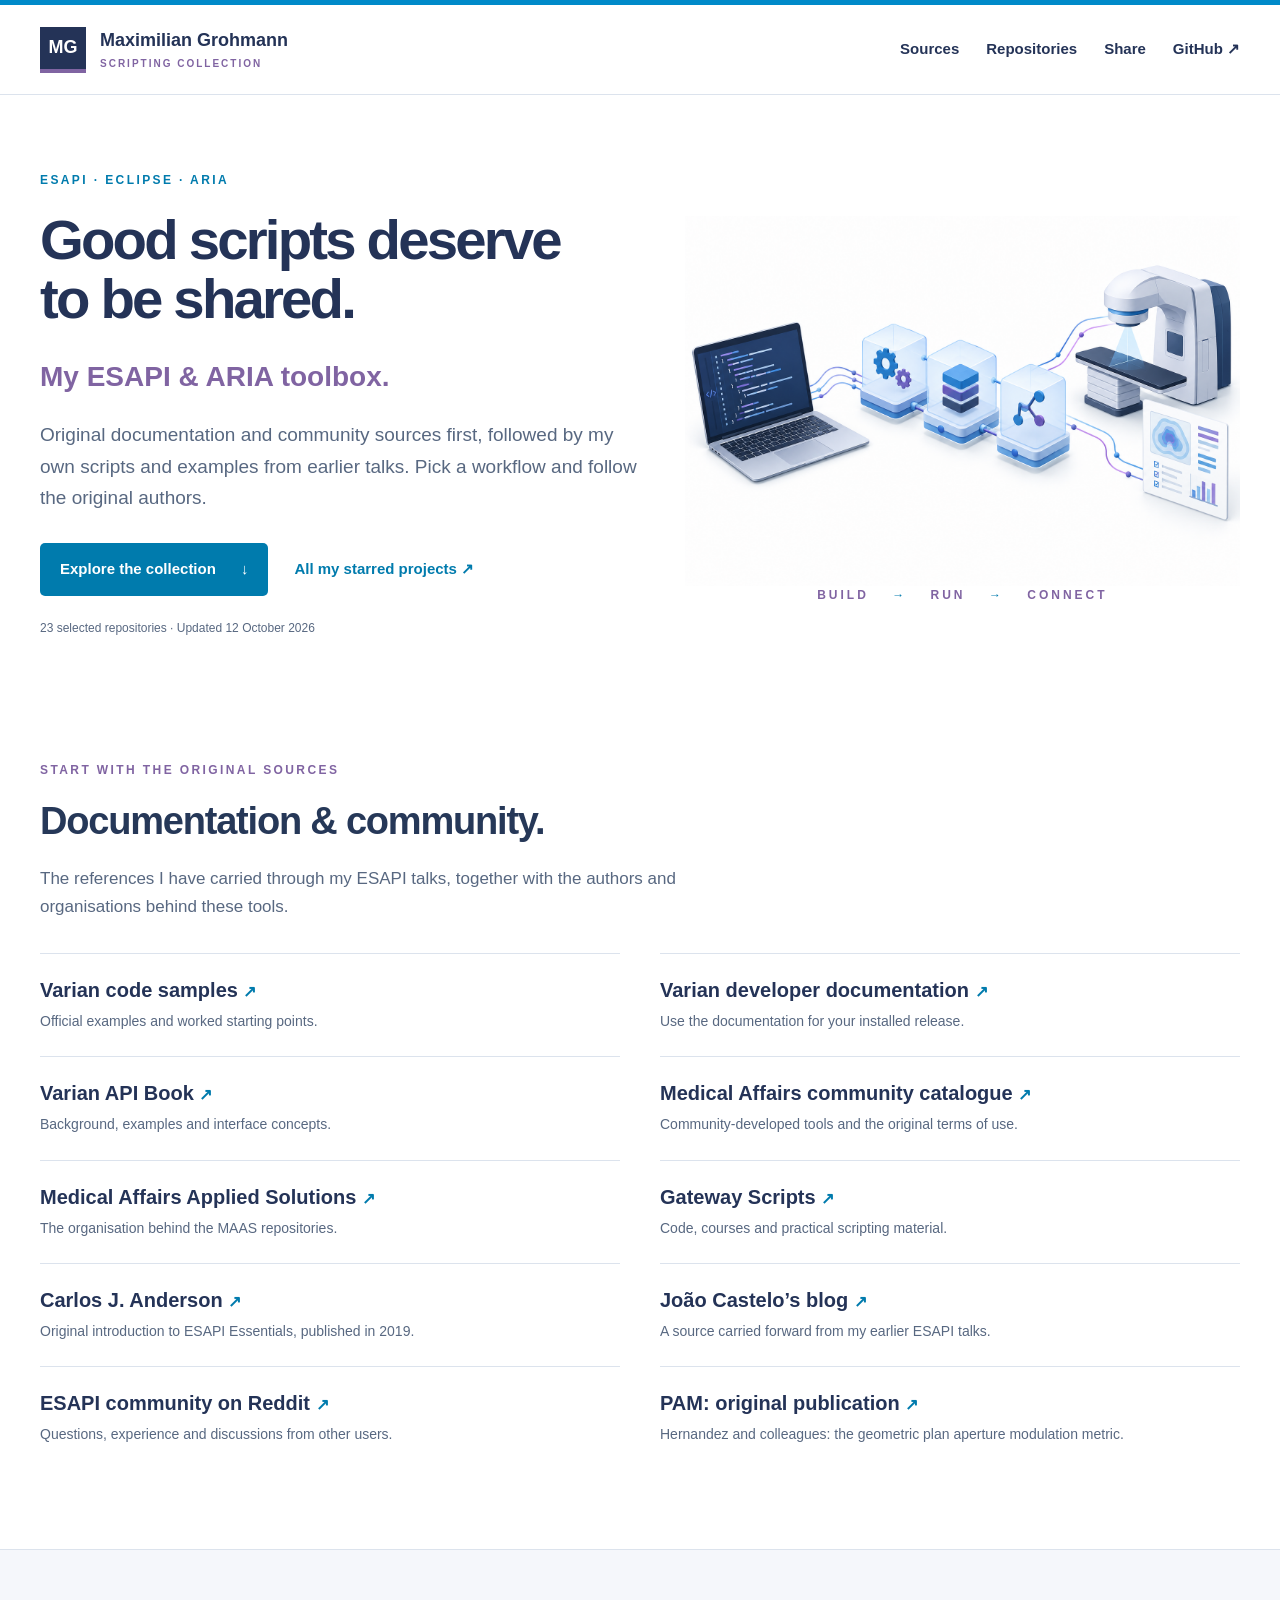
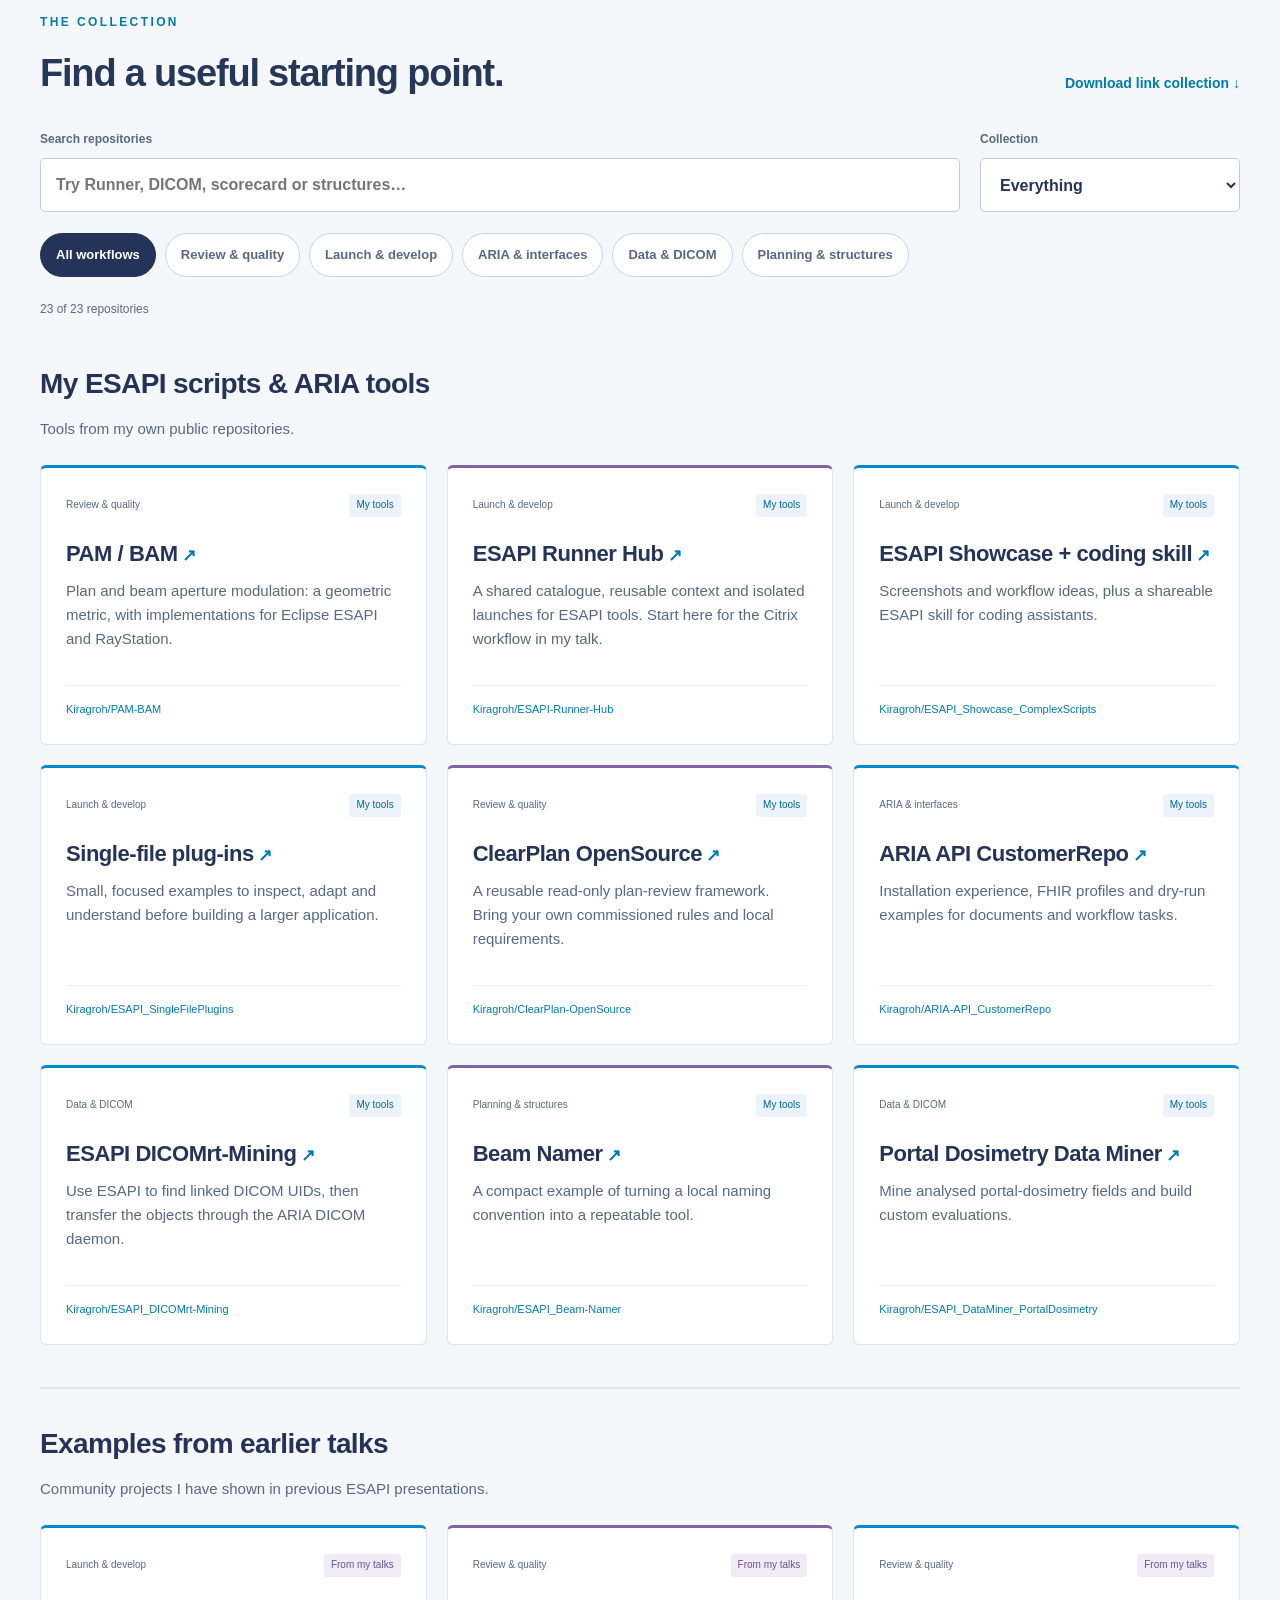
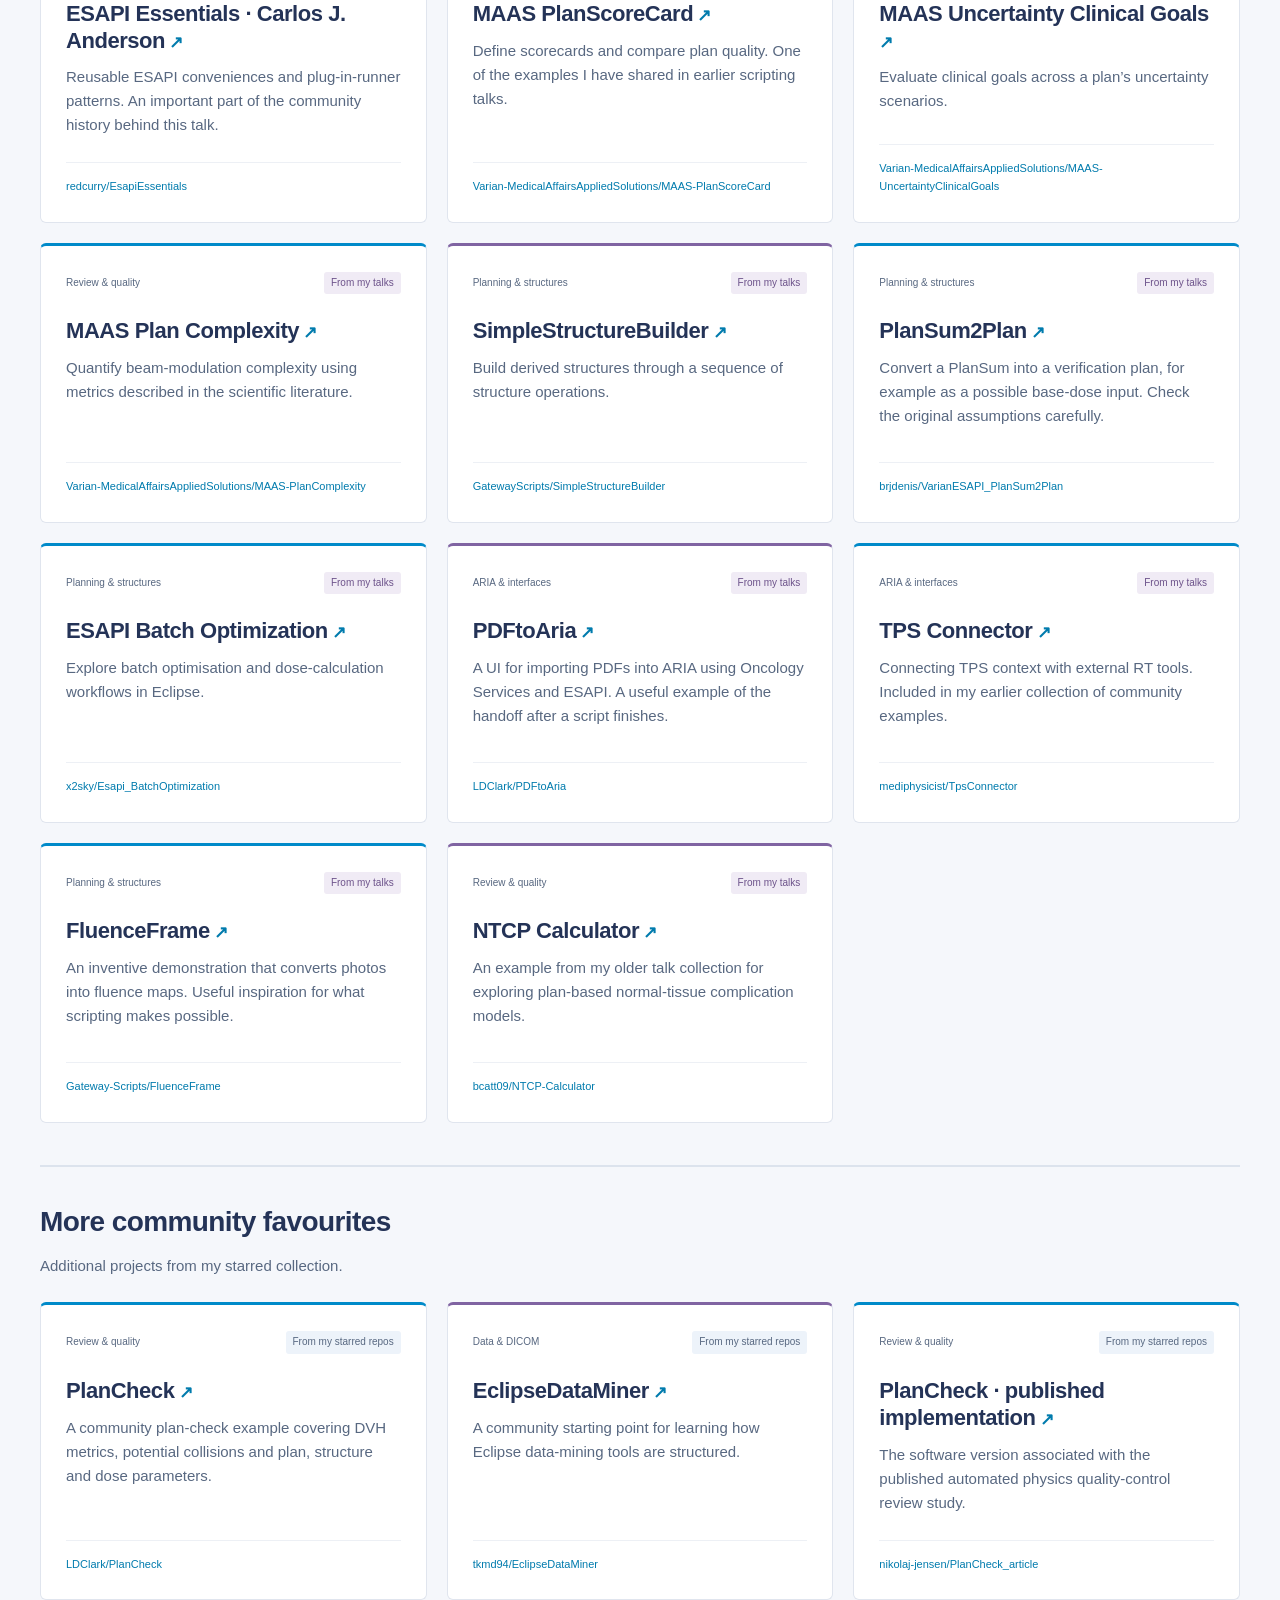
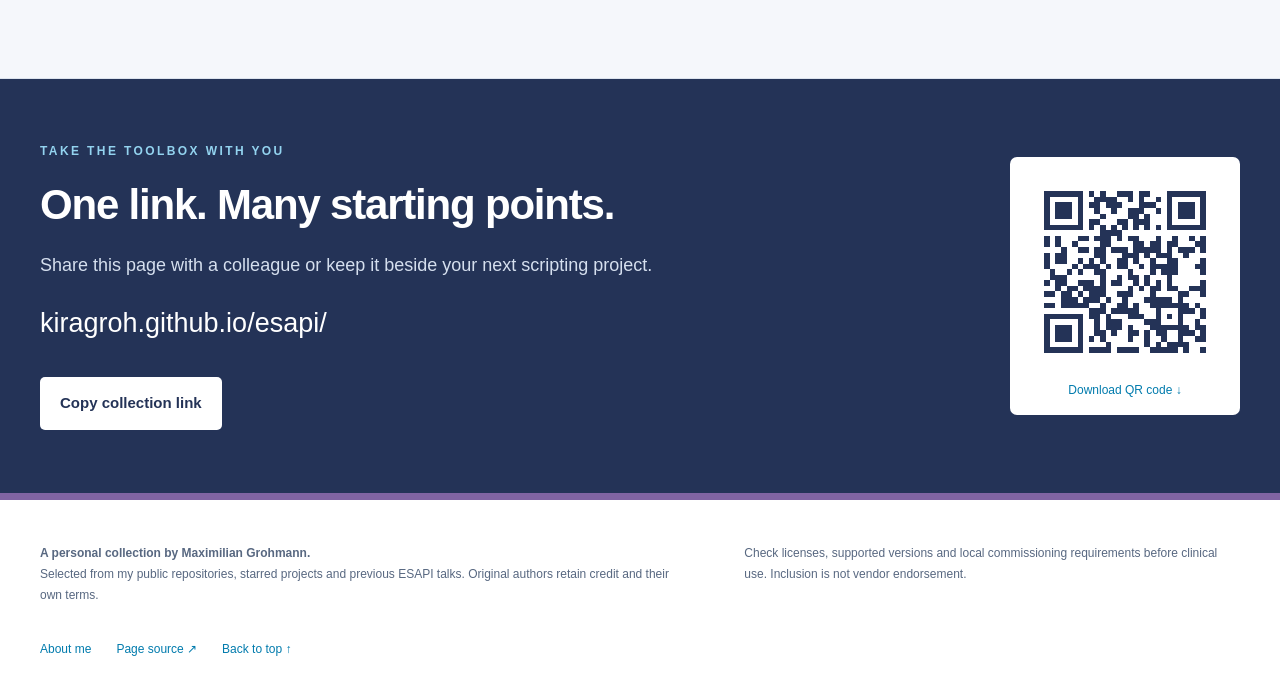
==== commit 6cda28dc: "Lead ESAPI collection with community sources and group repositories" ====
--- a/esapi/index.html
+++ b/esapi/index.html
@@ -1 +1 @@
-<!doctype html><html lang="en"><head><meta charset="utf-8"><meta name="viewport" content="width=device-width,initial-scale=1"><meta name="description" content="Maximilian Grohmann’s personal ESAPI and ARIA repository collection: runners, plan review, planning tools, DICOM and original community sources."><meta property="og:title" content="My ESAPI & ARIA toolbox · Maximilian Grohmann"><meta property="og:description" content="Practical repositories and original community sources, collected from my work, starred projects and scripting talks."><meta property="og:image" content="https://kiragroh.github.io/esapi/assets/ukl-scripting-hero.png"><meta name="theme-color" content="#243357"><link rel="canonical" href="https://kiragroh.github.io/esapi/"><link rel="stylesheet" href="style.css"><title>ESAPI & ARIA toolbox · Maximilian Grohmann</title></head><body><a class="skip" href="#collection">Skip to repositories</a><header><div class="wrap nav"><a class="brand" href="../"><span class="monogram">MG</span><span>Maximilian Grohmann<small>SCRIPTING COLLECTION</small></span></a><nav aria-label="Main navigation"><a href="#collection">Repositories</a><a href="#resources">Sources</a><a href="#share">Share</a><a href="https://github.com/Kiragroh" target="_blank" rel="noopener">GitHub ↗</a></nav></div></header><main><section class="wrap hero"><div><p class="eyebrow">ESAPI · ECLIPSE · ARIA</p><h1>Good scripts deserve<br>to be shared.</h1><p class="intro">My ESAPI &amp; ARIA toolbox.</p><p class="lede">The tools I build, community projects I return to, and sources from my scripting talks. Pick a workflow and follow the original authors.</p><div class="hero-actions"><a class="primary" href="#collection">Explore the collection <span aria-hidden="true">↓</span></a><a href="https://github.com/Kiragroh?tab=stars" target="_blank" rel="noopener">All my starred projects ↗</a></div><p class="dateline">22 selected repositories · Updated 12 October 2026</p></div><figure><img src="assets/ukl-scripting-hero.png" alt="Conceptual illustration connecting software development, reusable modules and a radiotherapy workflow"><figcaption>BUILD <span>→</span> RUN <span>→</span> CONNECT</figcaption></figure></section><section class="collection-section" id="collection"><div class="wrap"><div class="section-heading"><div><p class="eyebrow">THE COLLECTION</p><h2>Find a useful starting point.</h2></div><a class="download" href="repos.json" download>Download link collection ↓</a></div><div class="search-row"><label class="search-label" for="search">Search repositories<input id="search" type="search" placeholder="Try Runner, DICOM, scorecard or structures…" autocomplete="off"></label><label class="origin-label" for="origin">Collection<select id="origin"><option value="all">Everything</option><option value="own">My tools</option><option value="talk">From my talks</option><option value="starred">Other starred projects</option></select></label></div><div class="filters" role="group" aria-label="Filter by workflow"><button type="button" data-filter="all" aria-pressed="true">All workflows</button><button type="button" data-filter="Launch &amp; develop" aria-pressed="false">Launch &amp; develop</button><button type="button" data-filter="Review &amp; quality" aria-pressed="false">Review &amp; quality</button><button type="button" data-filter="ARIA &amp; interfaces" aria-pressed="false">ARIA &amp; interfaces</button><button type="button" data-filter="Data &amp; DICOM" aria-pressed="false">Data &amp; DICOM</button><button type="button" data-filter="Planning &amp; structures" aria-pressed="false">Planning &amp; structures</button></div><p id="result-count" class="result-count" aria-live="polite">22 repositories</p><div class="repo-grid"><article class="repo-card" data-category="Launch &amp; develop" data-origin="own" data-search="kiragroh/esapi-runner-hub esapi runner hub launch &amp; develop a shared catalogue, reusable context and isolated launches for esapi tools. start here for the citrix workflow in my talk. own https://github.com/kiragroh/esapi-runner-hub"><div class="card-meta"><span>Launch &amp; develop</span><span class="origin own">My tools</span></div><h3><a href="https://github.com/Kiragroh/ESAPI-Runner-Hub" target="_blank" rel="noopener">ESAPI Runner Hub<span aria-hidden="true"> ↗</span></a></h3><p>A shared catalogue, reusable context and isolated launches for ESAPI tools. Start here for the Citrix workflow in my talk.</p><a class="repo-path" href="https://github.com/Kiragroh/ESAPI-Runner-Hub" target="_blank" rel="noopener">Kiragroh/ESAPI-Runner-Hub</a></article><article class="repo-card" data-category="Launch &amp; develop" data-origin="own" data-search="kiragroh/esapi_showcase_complexscripts esapi showcase + coding skill launch &amp; develop screenshots and workflow ideas, plus a shareable esapi skill for coding assistants. own https://github.com/kiragroh/esapi_showcase_complexscripts"><div class="card-meta"><span>Launch &amp; develop</span><span class="origin own">My tools</span></div><h3><a href="https://github.com/Kiragroh/ESAPI_Showcase_ComplexScripts" target="_blank" rel="noopener">ESAPI Showcase + coding skill<span aria-hidden="true"> ↗</span></a></h3><p>Screenshots and workflow ideas, plus a shareable ESAPI skill for coding assistants.</p><a class="repo-path" href="https://github.com/Kiragroh/ESAPI_Showcase_ComplexScripts" target="_blank" rel="noopener">Kiragroh/ESAPI_Showcase_ComplexScripts</a></article><article class="repo-card" data-category="Launch &amp; develop" data-origin="own" data-search="kiragroh/esapi_singlefileplugins single-file plug-ins launch &amp; develop small, focused examples to inspect, adapt and understand before building a larger application. own https://github.com/kiragroh/esapi_singlefileplugins"><div class="card-meta"><span>Launch &amp; develop</span><span class="origin own">My tools</span></div><h3><a href="https://github.com/Kiragroh/ESAPI_SingleFilePlugins" target="_blank" rel="noopener">Single-file plug-ins<span aria-hidden="true"> ↗</span></a></h3><p>Small, focused examples to inspect, adapt and understand before building a larger application.</p><a class="repo-path" href="https://github.com/Kiragroh/ESAPI_SingleFilePlugins" target="_blank" rel="noopener">Kiragroh/ESAPI_SingleFilePlugins</a></article><article class="repo-card" data-category="Review &amp; quality" data-origin="own" data-search="kiragroh/clearplan-opensource clearplan opensource review &amp; quality a reusable read-only plan-review framework. bring your own commissioned rules and local requirements. own https://github.com/kiragroh/clearplan-opensource"><div class="card-meta"><span>Review &amp; quality</span><span class="origin own">My tools</span></div><h3><a href="https://github.com/Kiragroh/ClearPlan-OpenSource" target="_blank" rel="noopener">ClearPlan OpenSource<span aria-hidden="true"> ↗</span></a></h3><p>A reusable read-only plan-review framework. Bring your own commissioned rules and local requirements.</p><a class="repo-path" href="https://github.com/Kiragroh/ClearPlan-OpenSource" target="_blank" rel="noopener">Kiragroh/ClearPlan-OpenSource</a></article><article class="repo-card" data-category="ARIA &amp; interfaces" data-origin="own" data-search="kiragroh/aria-api_customerrepo aria api customerrepo aria &amp; interfaces installation experience, fhir profiles and dry-run examples for documents and workflow tasks. own https://github.com/kiragroh/aria-api_customerrepo"><div class="card-meta"><span>ARIA &amp; interfaces</span><span class="origin own">My tools</span></div><h3><a href="https://github.com/Kiragroh/ARIA-API_CustomerRepo" target="_blank" rel="noopener">ARIA API CustomerRepo<span aria-hidden="true"> ↗</span></a></h3><p>Installation experience, FHIR profiles and dry-run examples for documents and workflow tasks.</p><a class="repo-path" href="https://github.com/Kiragroh/ARIA-API_CustomerRepo" target="_blank" rel="noopener">Kiragroh/ARIA-API_CustomerRepo</a></article><article class="repo-card" data-category="Data &amp; DICOM" data-origin="own" data-search="kiragroh/esapi_dicomrt-mining esapi dicomrt-mining data &amp; dicom use esapi to find linked dicom uids, then transfer the objects through the aria dicom daemon. own https://github.com/kiragroh/esapi_dicomrt-mining"><div class="card-meta"><span>Data &amp; DICOM</span><span class="origin own">My tools</span></div><h3><a href="https://github.com/Kiragroh/ESAPI_DICOMrt-Mining" target="_blank" rel="noopener">ESAPI DICOMrt-Mining<span aria-hidden="true"> ↗</span></a></h3><p>Use ESAPI to find linked DICOM UIDs, then transfer the objects through the ARIA DICOM daemon.</p><a class="repo-path" href="https://github.com/Kiragroh/ESAPI_DICOMrt-Mining" target="_blank" rel="noopener">Kiragroh/ESAPI_DICOMrt-Mining</a></article><article class="repo-card" data-category="Planning &amp; structures" data-origin="own" data-search="kiragroh/esapi_beam-namer beam namer planning &amp; structures a compact example of turning a local naming convention into a repeatable tool. own https://github.com/kiragroh/esapi_beam-namer"><div class="card-meta"><span>Planning &amp; structures</span><span class="origin own">My tools</span></div><h3><a href="https://github.com/Kiragroh/ESAPI_Beam-Namer" target="_blank" rel="noopener">Beam Namer<span aria-hidden="true"> ↗</span></a></h3><p>A compact example of turning a local naming convention into a repeatable tool.</p><a class="repo-path" href="https://github.com/Kiragroh/ESAPI_Beam-Namer" target="_blank" rel="noopener">Kiragroh/ESAPI_Beam-Namer</a></article><article class="repo-card" data-category="Data &amp; DICOM" data-origin="own" data-search="kiragroh/esapi_dataminer_portaldosimetry portal dosimetry data miner data &amp; dicom mine analysed portal-dosimetry fields and build custom evaluations. own https://github.com/kiragroh/esapi_dataminer_portaldosimetry"><div class="card-meta"><span>Data &amp; DICOM</span><span class="origin own">My tools</span></div><h3><a href="https://github.com/Kiragroh/ESAPI_DataMiner_PortalDosimetry" target="_blank" rel="noopener">Portal Dosimetry Data Miner<span aria-hidden="true"> ↗</span></a></h3><p>Mine analysed portal-dosimetry fields and build custom evaluations.</p><a class="repo-path" href="https://github.com/Kiragroh/ESAPI_DataMiner_PortalDosimetry" target="_blank" rel="noopener">Kiragroh/ESAPI_DataMiner_PortalDosimetry</a></article><article class="repo-card" data-category="Launch &amp; develop" data-origin="talk" data-search="redcurry/esapiessentials esapi essentials · carlos j. anderson launch &amp; develop reusable esapi conveniences and plug-in-runner patterns. an important part of the community history behind this talk. talk https://github.com/redcurry/esapiessentials"><div class="card-meta"><span>Launch &amp; develop</span><span class="origin talk">From my talks</span></div><h3><a href="https://github.com/redcurry/EsapiEssentials" target="_blank" rel="noopener">ESAPI Essentials · Carlos J. Anderson<span aria-hidden="true"> ↗</span></a></h3><p>Reusable ESAPI conveniences and plug-in-runner patterns. An important part of the community history behind this talk.</p><a class="repo-path" href="https://github.com/redcurry/EsapiEssentials" target="_blank" rel="noopener">redcurry/EsapiEssentials</a></article><article class="repo-card" data-category="Review &amp; quality" data-origin="starred" data-search="ldclark/plancheck plancheck review &amp; quality a community plan-check example covering dvh metrics, potential collisions and plan, structure and dose parameters. starred https://github.com/ldclark/plancheck"><div class="card-meta"><span>Review &amp; quality</span><span class="origin starred">From my starred repos</span></div><h3><a href="https://github.com/LDClark/PlanCheck" target="_blank" rel="noopener">PlanCheck<span aria-hidden="true"> ↗</span></a></h3><p>A community plan-check example covering DVH metrics, potential collisions and plan, structure and dose parameters.</p><a class="repo-path" href="https://github.com/LDClark/PlanCheck" target="_blank" rel="noopener">LDClark/PlanCheck</a></article><article class="repo-card" data-category="Review &amp; quality" data-origin="talk" data-search="varian-medicalaffairsappliedsolutions/maas-planscorecard maas planscorecard review &amp; quality define scorecards and compare plan quality. one of the examples i have shared in earlier scripting talks. talk https://github.com/varian-medicalaffairsappliedsolutions/maas-planscorecard"><div class="card-meta"><span>Review &amp; quality</span><span class="origin talk">From my talks</span></div><h3><a href="https://github.com/Varian-MedicalAffairsAppliedSolutions/MAAS-PlanScoreCard" target="_blank" rel="noopener">MAAS PlanScoreCard<span aria-hidden="true"> ↗</span></a></h3><p>Define scorecards and compare plan quality. One of the examples I have shared in earlier scripting talks.</p><a class="repo-path" href="https://github.com/Varian-MedicalAffairsAppliedSolutions/MAAS-PlanScoreCard" target="_blank" rel="noopener">Varian-MedicalAffairsAppliedSolutions/MAAS-PlanScoreCard</a></article><article class="repo-card" data-category="Review &amp; quality" data-origin="talk" data-search="varian-medicalaffairsappliedsolutions/maas-uncertaintyclinicalgoals maas uncertainty clinical goals review &amp; quality evaluate clinical goals across a plan’s uncertainty scenarios. talk https://github.com/varian-medicalaffairsappliedsolutions/maas-uncertaintyclinicalgoals"><div class="card-meta"><span>Review &amp; quality</span><span class="origin talk">From my talks</span></div><h3><a href="https://github.com/Varian-MedicalAffairsAppliedSolutions/MAAS-UncertaintyClinicalGoals" target="_blank" rel="noopener">MAAS Uncertainty Clinical Goals<span aria-hidden="true"> ↗</span></a></h3><p>Evaluate clinical goals across a plan’s uncertainty scenarios.</p><a class="repo-path" href="https://github.com/Varian-MedicalAffairsAppliedSolutions/MAAS-UncertaintyClinicalGoals" target="_blank" rel="noopener">Varian-MedicalAffairsAppliedSolutions/MAAS-UncertaintyClinicalGoals</a></article><article class="repo-card" data-category="Review &amp; quality" data-origin="talk" data-search="varian-medicalaffairsappliedsolutions/maas-plancomplexity maas plan complexity review &amp; quality quantify beam-modulation complexity using metrics described in the scientific literature. talk https://github.com/varian-medicalaffairsappliedsolutions/maas-plancomplexity"><div class="card-meta"><span>Review &amp; quality</span><span class="origin talk">From my talks</span></div><h3><a href="https://github.com/Varian-MedicalAffairsAppliedSolutions/MAAS-PlanComplexity" target="_blank" rel="noopener">MAAS Plan Complexity<span aria-hidden="true"> ↗</span></a></h3><p>Quantify beam-modulation complexity using metrics described in the scientific literature.</p><a class="repo-path" href="https://github.com/Varian-MedicalAffairsAppliedSolutions/MAAS-PlanComplexity" target="_blank" rel="noopener">Varian-MedicalAffairsAppliedSolutions/MAAS-PlanComplexity</a></article><article class="repo-card" data-category="Planning &amp; structures" data-origin="talk" data-search="gatewayscripts/simplestructurebuilder simplestructurebuilder planning &amp; structures build derived structures through a sequence of structure operations. talk https://github.com/gatewayscripts/simplestructurebuilder"><div class="card-meta"><span>Planning &amp; structures</span><span class="origin talk">From my talks</span></div><h3><a href="https://github.com/GatewayScripts/SimpleStructureBuilder" target="_blank" rel="noopener">SimpleStructureBuilder<span aria-hidden="true"> ↗</span></a></h3><p>Build derived structures through a sequence of structure operations.</p><a class="repo-path" href="https://github.com/GatewayScripts/SimpleStructureBuilder" target="_blank" rel="noopener">GatewayScripts/SimpleStructureBuilder</a></article><article class="repo-card" data-category="Planning &amp; structures" data-origin="talk" data-search="brjdenis/varianesapi_plansum2plan plansum2plan planning &amp; structures convert a plansum into a verification plan, for example as a possible base-dose input. check the original assumptions carefully. talk https://github.com/brjdenis/varianesapi_plansum2plan"><div class="card-meta"><span>Planning &amp; structures</span><span class="origin talk">From my talks</span></div><h3><a href="https://github.com/brjdenis/VarianESAPI_PlanSum2Plan" target="_blank" rel="noopener">PlanSum2Plan<span aria-hidden="true"> ↗</span></a></h3><p>Convert a PlanSum into a verification plan, for example as a possible base-dose input. Check the original assumptions carefully.</p><a class="repo-path" href="https://github.com/brjdenis/VarianESAPI_PlanSum2Plan" target="_blank" rel="noopener">brjdenis/VarianESAPI_PlanSum2Plan</a></article><article class="repo-card" data-category="Planning &amp; structures" data-origin="talk" data-search="x2sky/esapi_batchoptimization esapi batch optimization planning &amp; structures explore batch optimisation and dose-calculation workflows in eclipse. talk https://github.com/x2sky/esapi_batchoptimization"><div class="card-meta"><span>Planning &amp; structures</span><span class="origin talk">From my talks</span></div><h3><a href="https://github.com/x2sky/Esapi_BatchOptimization" target="_blank" rel="noopener">ESAPI Batch Optimization<span aria-hidden="true"> ↗</span></a></h3><p>Explore batch optimisation and dose-calculation workflows in Eclipse.</p><a class="repo-path" href="https://github.com/x2sky/Esapi_BatchOptimization" target="_blank" rel="noopener">x2sky/Esapi_BatchOptimization</a></article><article class="repo-card" data-category="ARIA &amp; interfaces" data-origin="talk" data-search="ldclark/pdftoaria pdftoaria aria &amp; interfaces a ui for importing pdfs into aria using oncology services and esapi. a useful example of the handoff after a script finishes. talk https://github.com/ldclark/pdftoaria"><div class="card-meta"><span>ARIA &amp; interfaces</span><span class="origin talk">From my talks</span></div><h3><a href="https://github.com/LDClark/PDFtoAria" target="_blank" rel="noopener">PDFtoAria<span aria-hidden="true"> ↗</span></a></h3><p>A UI for importing PDFs into ARIA using Oncology Services and ESAPI. A useful example of the handoff after a script finishes.</p><a class="repo-path" href="https://github.com/LDClark/PDFtoAria" target="_blank" rel="noopener">LDClark/PDFtoAria</a></article><article class="repo-card" data-category="Data &amp; DICOM" data-origin="starred" data-search="tkmd94/eclipsedataminer eclipsedataminer data &amp; dicom a community starting point for learning how eclipse data-mining tools are structured. starred https://github.com/tkmd94/eclipsedataminer"><div class="card-meta"><span>Data &amp; DICOM</span><span class="origin starred">From my starred repos</span></div><h3><a href="https://github.com/tkmd94/EclipseDataMiner" target="_blank" rel="noopener">EclipseDataMiner<span aria-hidden="true"> ↗</span></a></h3><p>A community starting point for learning how Eclipse data-mining tools are structured.</p><a class="repo-path" href="https://github.com/tkmd94/EclipseDataMiner" target="_blank" rel="noopener">tkmd94/EclipseDataMiner</a></article><article class="repo-card" data-category="ARIA &amp; interfaces" data-origin="talk" data-search="mediphysicist/tpsconnector tps connector aria &amp; interfaces connecting tps context with external rt tools. included in my earlier collection of community examples. talk https://github.com/mediphysicist/tpsconnector"><div class="card-meta"><span>ARIA &amp; interfaces</span><span class="origin talk">From my talks</span></div><h3><a href="https://github.com/mediphysicist/TpsConnector" target="_blank" rel="noopener">TPS Connector<span aria-hidden="true"> ↗</span></a></h3><p>Connecting TPS context with external RT tools. Included in my earlier collection of community examples.</p><a class="repo-path" href="https://github.com/mediphysicist/TpsConnector" target="_blank" rel="noopener">mediphysicist/TpsConnector</a></article><article class="repo-card" data-category="Planning &amp; structures" data-origin="talk" data-search="gateway-scripts/fluenceframe fluenceframe planning &amp; structures an inventive demonstration that converts photos into fluence maps. useful inspiration for what scripting makes possible. talk https://github.com/gateway-scripts/fluenceframe"><div class="card-meta"><span>Planning &amp; structures</span><span class="origin talk">From my talks</span></div><h3><a href="https://github.com/Gateway-Scripts/FluenceFrame" target="_blank" rel="noopener">FluenceFrame<span aria-hidden="true"> ↗</span></a></h3><p>An inventive demonstration that converts photos into fluence maps. Useful inspiration for what scripting makes possible.</p><a class="repo-path" href="https://github.com/Gateway-Scripts/FluenceFrame" target="_blank" rel="noopener">Gateway-Scripts/FluenceFrame</a></article><article class="repo-card" data-category="Review &amp; quality" data-origin="starred" data-search="nikolaj-jensen/plancheck_article plancheck · published implementation review &amp; quality the software version associated with the published automated physics quality-control review study. starred https://github.com/nikolaj-jensen/plancheck_article"><div class="card-meta"><span>Review &amp; quality</span><span class="origin starred">From my starred repos</span></div><h3><a href="https://github.com/nikolaj-jensen/PlanCheck_article" target="_blank" rel="noopener">PlanCheck · published implementation<span aria-hidden="true"> ↗</span></a></h3><p>The software version associated with the published automated physics quality-control review study.</p><a class="repo-path" href="https://github.com/nikolaj-jensen/PlanCheck_article" target="_blank" rel="noopener">nikolaj-jensen/PlanCheck_article</a></article><article class="repo-card" data-category="Review &amp; quality" data-origin="talk" data-search="bcatt09/ntcp-calculator ntcp calculator review &amp; quality an example from my older talk collection for exploring plan-based normal-tissue complication models. talk https://github.com/bcatt09/ntcp-calculator"><div class="card-meta"><span>Review &amp; quality</span><span class="origin talk">From my talks</span></div><h3><a href="https://github.com/bcatt09/NTCP-Calculator" target="_blank" rel="noopener">NTCP Calculator<span aria-hidden="true"> ↗</span></a></h3><p>An example from my older talk collection for exploring plan-based normal-tissue complication models.</p><a class="repo-path" href="https://github.com/bcatt09/NTCP-Calculator" target="_blank" rel="noopener">bcatt09/NTCP-Calculator</a></article></div><div id="empty" hidden><h3>No matching repositories.</h3><p>Try a broader term or <button id="reset" type="button">reset the filters</button>.</p></div></div></section><section id="resources" class="wrap resources-section"><p class="eyebrow">KEEP THE ORIGINAL SOURCES CLOSE</p><h2>Documentation &amp; community.</h2><p class="section-intro">The references I have carried through my ESAPI talks, together with the authors and organisations behind these tools.</p><div class="resources-grid"><a class="resource" href="https://github.com/VarianAPIs/Varian-Code-Samples" target="_blank" rel="noopener"><h3>Varian code samples <span aria-hidden="true">↗</span></h3><p>Official examples and worked starting points.</p></a><a class="resource" href="https://docs.developer.varian.com/" target="_blank" rel="noopener"><h3>Varian developer documentation <span aria-hidden="true">↗</span></h3><p>Use the documentation for your installed release.</p></a><a class="resource" href="https://varianapis.github.io/VarianApiBook.pdf" target="_blank" rel="noopener"><h3>Varian API Book <span aria-hidden="true">↗</span></h3><p>Background, examples and interface concepts.</p></a><a class="resource" href="https://medicalaffairs.varian.com/esapi-projects" target="_blank" rel="noopener"><h3>Medical Affairs community catalogue <span aria-hidden="true">↗</span></h3><p>Community-developed tools and the original terms of use.</p></a><a class="resource" href="https://github.com/Varian-MedicalAffairsAppliedSolutions" target="_blank" rel="noopener"><h3>Medical Affairs Applied Solutions <span aria-hidden="true">↗</span></h3><p>The organisation behind the MAAS repositories.</p></a><a class="resource" href="https://www.gatewayscripts.com/code" target="_blank" rel="noopener"><h3>Gateway Scripts <span aria-hidden="true">↗</span></h3><p>Code, courses and practical scripting material.</p></a><a class="resource" href="https://www.carlosjanderson.com/post/introducing-esapi-essentials" target="_blank" rel="noopener"><h3>Carlos J. Anderson <span aria-hidden="true">↗</span></h3><p>Original introduction to ESAPI Essentials, published in 2019.</p></a><a class="resource" href="https://medium.com/@jhmcastelo" target="_blank" rel="noopener"><h3>João Castelo’s blog <span aria-hidden="true">↗</span></h3><p>A source carried forward from my earlier ESAPI talks.</p></a><a class="resource" href="https://www.reddit.com/r/esapi/" target="_blank" rel="noopener"><h3>ESAPI community on Reddit <span aria-hidden="true">↗</span></h3><p>Questions, experience and discussions from other users.</p></a><a class="resource" href="https://github.com/Kiragroh/ESAPI_Showcase_ComplexScripts/blob/master/skills/esapi-scripting/SKILL.md" target="_blank" rel="noopener"><h3>Shareable ESAPI coding skill <span aria-hidden="true">↗</span></h3><p>Project-aware guidance for assistants; local references and a build toolchain are still required.</p></a></div></section><section class="share-section" id="share"><div class="wrap share-layout"><div><p class="eyebrow">TAKE THE TOOLBOX WITH YOU</p><h2>One link. Many starting points.</h2><p>Share this page with a colleague or keep it beside your next scripting project.</p><a class="share-url" href="https://kiragroh.github.io/esapi/">kiragroh.github.io/esapi/</a><div><button class="primary" id="copy-link" type="button">Copy collection link</button><span id="copy-status" role="status"></span></div></div><a class="share-qr" href="assets/qr-esapi-collection.png" download><img src="assets/qr-esapi-collection.png" alt="QR code for this collection; click to download"><span>Download QR code ↓</span></a></div></section></main><footer class="wrap"><p><strong>A personal collection by Maximilian Grohmann.</strong><br>Selected from my public repositories, starred projects and previous ESAPI talks. Original authors retain credit and their own terms.</p><p>Check licenses, supported versions and local commissioning requirements before clinical use. Inclusion is not vendor endorsement.</p><p class="footer-links"><a href="../">About me</a><a href="https://github.com/Kiragroh/Kiragroh.github.io/tree/main/esapi" target="_blank" rel="noopener">Page source ↗</a><a href="#top" id="back-top">Back to top ↑</a></p></footer><script src="app.js"></script></body></html>+<!doctype html><html lang="en"><head><meta charset="utf-8"><meta name="viewport" content="width=device-width,initial-scale=1"><meta name="description" content="Maximilian Grohmann’s personal ESAPI and ARIA repository collection: runners, plan review, planning tools, DICOM and original community sources."><meta property="og:title" content="My ESAPI & ARIA toolbox · Maximilian Grohmann"><meta property="og:description" content="Practical repositories and original community sources, collected from my work, starred projects and scripting talks."><meta property="og:image" content="https://kiragroh.github.io/esapi/assets/ukl-scripting-hero.png"><meta name="theme-color" content="#243357"><link rel="stylesheet" href="style.css"><title>ESAPI & ARIA toolbox · Maximilian Grohmann</title></head><body><a class="skip" href="#collection">Skip to repositories</a><header><div class="wrap nav"><a class="brand" href="https://kiragroh.github.io/"><span class="monogram">MG</span><span>Maximilian Grohmann<small>SCRIPTING COLLECTION</small></span></a><nav aria-label="Main navigation"><a href="#resources">Sources</a><a href="#collection">Repositories</a><a href="#share">Share</a><a href="https://github.com/Kiragroh" target="_blank" rel="noopener">GitHub ↗</a></nav></div></header><main><section class="wrap hero"><div><p class="eyebrow">ESAPI · ECLIPSE · ARIA</p><h1>Good scripts deserve<br>to be shared.</h1><p class="intro">My ESAPI &amp; ARIA toolbox.</p><p class="lede">Original documentation and community sources first, followed by my own scripts and examples from earlier talks. Pick a workflow and follow the original authors.</p><div class="hero-actions"><a class="primary" href="#resources">Explore the collection <span aria-hidden="true">↓</span></a><a href="https://github.com/Kiragroh?tab=stars" target="_blank" rel="noopener">All my starred projects ↗</a></div><p class="dateline">23 selected repositories · Updated 12 October 2026</p></div><figure><img src="assets/ukl-scripting-hero.png" alt="Conceptual illustration connecting software development, reusable modules and a radiotherapy workflow"><figcaption>BUILD <span>→</span> RUN <span>→</span> CONNECT</figcaption></figure></section><section id="resources" class="wrap resources-section"><p class="eyebrow">START WITH THE ORIGINAL SOURCES</p><h2>Documentation &amp; community.</h2><p class="section-intro">The references I have carried through my ESAPI talks, together with the authors and organisations behind these tools.</p><div class="resources-grid"><a class="resource" href="https://github.com/VarianAPIs/Varian-Code-Samples" target="_blank" rel="noopener"><h3>Varian code samples <span aria-hidden="true">↗</span></h3><p>Official examples and worked starting points.</p></a><a class="resource" href="https://docs.developer.varian.com/" target="_blank" rel="noopener"><h3>Varian developer documentation <span aria-hidden="true">↗</span></h3><p>Use the documentation for your installed release.</p></a><a class="resource" href="https://varianapis.github.io/VarianApiBook.pdf" target="_blank" rel="noopener"><h3>Varian API Book <span aria-hidden="true">↗</span></h3><p>Background, examples and interface concepts.</p></a><a class="resource" href="https://medicalaffairs.varian.com/esapi-projects" target="_blank" rel="noopener"><h3>Medical Affairs community catalogue <span aria-hidden="true">↗</span></h3><p>Community-developed tools and the original terms of use.</p></a><a class="resource" href="https://github.com/Varian-MedicalAffairsAppliedSolutions" target="_blank" rel="noopener"><h3>Medical Affairs Applied Solutions <span aria-hidden="true">↗</span></h3><p>The organisation behind the MAAS repositories.</p></a><a class="resource" href="https://www.gatewayscripts.com/code" target="_blank" rel="noopener"><h3>Gateway Scripts <span aria-hidden="true">↗</span></h3><p>Code, courses and practical scripting material.</p></a><a class="resource" href="https://www.carlosjanderson.com/post/introducing-esapi-essentials" target="_blank" rel="noopener"><h3>Carlos J. Anderson <span aria-hidden="true">↗</span></h3><p>Original introduction to ESAPI Essentials, published in 2019.</p></a><a class="resource" href="https://medium.com/@jhmcastelo" target="_blank" rel="noopener"><h3>João Castelo’s blog <span aria-hidden="true">↗</span></h3><p>A source carried forward from my earlier ESAPI talks.</p></a><a class="resource" href="https://www.reddit.com/r/esapi/" target="_blank" rel="noopener"><h3>ESAPI community on Reddit <span aria-hidden="true">↗</span></h3><p>Questions, experience and discussions from other users.</p></a><a class="resource" href="https://doi.org/10.1002/mp.70144" target="_blank" rel="noopener"><h3>PAM: original publication <span aria-hidden="true">↗</span></h3><p>Hernandez and colleagues: the geometric plan aperture modulation metric.</p></a></div></section><section class="collection-section" id="collection"><div class="wrap"><div class="section-heading"><div><p class="eyebrow">THE COLLECTION</p><h2>Find a useful starting point.</h2></div><a class="download" href="repos.json" download>Download link collection ↓</a></div><div class="search-row"><label class="search-label" for="search">Search repositories<input id="search" type="search" placeholder="Try Runner, DICOM, scorecard or structures…" autocomplete="off"></label><label class="origin-label" for="origin">Collection<select id="origin"><option value="all">Everything</option><option value="own">My tools</option><option value="talk">From my talks</option><option value="starred">Other starred projects</option></select></label></div><div class="filters" role="group" aria-label="Filter by workflow"><button type="button" data-filter="all" aria-pressed="true">All workflows</button><button type="button" data-filter="Review &amp; quality" aria-pressed="false">Review &amp; quality</button><button type="button" data-filter="Launch &amp; develop" aria-pressed="false">Launch &amp; develop</button><button type="button" data-filter="ARIA &amp; interfaces" aria-pressed="false">ARIA &amp; interfaces</button><button type="button" data-filter="Data &amp; DICOM" aria-pressed="false">Data &amp; DICOM</button><button type="button" data-filter="Planning &amp; structures" aria-pressed="false">Planning &amp; structures</button></div><p id="result-count" class="result-count" aria-live="polite">23 repositories</p><section class="repo-group" data-group="own"><h3 class="group-title">My ESAPI scripts & ARIA tools</h3><p class="group-intro">Tools from my own public repositories.</p><div class="repo-grid"><article class="repo-card" data-category="Review &amp; quality" data-origin="own" data-search="kiragroh/pam-bam pam / bam review &amp; quality plan and beam aperture modulation: a geometric metric, with implementations for eclipse esapi and raystation. own https://github.com/kiragroh/pam-bam"><div class="card-meta"><span>Review &amp; quality</span><span class="origin own">My tools</span></div><h3><a href="https://github.com/Kiragroh/PAM-BAM" target="_blank" rel="noopener">PAM / BAM<span aria-hidden="true"> ↗</span></a></h3><p>Plan and beam aperture modulation: a geometric metric, with implementations for Eclipse ESAPI and RayStation.</p><a class="repo-path" href="https://github.com/Kiragroh/PAM-BAM" target="_blank" rel="noopener">Kiragroh/PAM-BAM</a></article><article class="repo-card" data-category="Launch &amp; develop" data-origin="own" data-search="kiragroh/esapi-runner-hub esapi runner hub launch &amp; develop a shared catalogue, reusable context and isolated launches for esapi tools. start here for the citrix workflow in my talk. own https://github.com/kiragroh/esapi-runner-hub"><div class="card-meta"><span>Launch &amp; develop</span><span class="origin own">My tools</span></div><h3><a href="https://github.com/Kiragroh/ESAPI-Runner-Hub" target="_blank" rel="noopener">ESAPI Runner Hub<span aria-hidden="true"> ↗</span></a></h3><p>A shared catalogue, reusable context and isolated launches for ESAPI tools. Start here for the Citrix workflow in my talk.</p><a class="repo-path" href="https://github.com/Kiragroh/ESAPI-Runner-Hub" target="_blank" rel="noopener">Kiragroh/ESAPI-Runner-Hub</a></article><article class="repo-card" data-category="Launch &amp; develop" data-origin="own" data-search="kiragroh/esapi_showcase_complexscripts esapi showcase + coding skill launch &amp; develop screenshots and workflow ideas, plus a shareable esapi skill for coding assistants. own https://github.com/kiragroh/esapi_showcase_complexscripts"><div class="card-meta"><span>Launch &amp; develop</span><span class="origin own">My tools</span></div><h3><a href="https://github.com/Kiragroh/ESAPI_Showcase_ComplexScripts" target="_blank" rel="noopener">ESAPI Showcase + coding skill<span aria-hidden="true"> ↗</span></a></h3><p>Screenshots and workflow ideas, plus a shareable ESAPI skill for coding assistants.</p><a class="repo-path" href="https://github.com/Kiragroh/ESAPI_Showcase_ComplexScripts" target="_blank" rel="noopener">Kiragroh/ESAPI_Showcase_ComplexScripts</a></article><article class="repo-card" data-category="Launch &amp; develop" data-origin="own" data-search="kiragroh/esapi_singlefileplugins single-file plug-ins launch &amp; develop small, focused examples to inspect, adapt and understand before building a larger application. own https://github.com/kiragroh/esapi_singlefileplugins"><div class="card-meta"><span>Launch &amp; develop</span><span class="origin own">My tools</span></div><h3><a href="https://github.com/Kiragroh/ESAPI_SingleFilePlugins" target="_blank" rel="noopener">Single-file plug-ins<span aria-hidden="true"> ↗</span></a></h3><p>Small, focused examples to inspect, adapt and understand before building a larger application.</p><a class="repo-path" href="https://github.com/Kiragroh/ESAPI_SingleFilePlugins" target="_blank" rel="noopener">Kiragroh/ESAPI_SingleFilePlugins</a></article><article class="repo-card" data-category="Review &amp; quality" data-origin="own" data-search="kiragroh/clearplan-opensource clearplan opensource review &amp; quality a reusable read-only plan-review framework. bring your own commissioned rules and local requirements. own https://github.com/kiragroh/clearplan-opensource"><div class="card-meta"><span>Review &amp; quality</span><span class="origin own">My tools</span></div><h3><a href="https://github.com/Kiragroh/ClearPlan-OpenSource" target="_blank" rel="noopener">ClearPlan OpenSource<span aria-hidden="true"> ↗</span></a></h3><p>A reusable read-only plan-review framework. Bring your own commissioned rules and local requirements.</p><a class="repo-path" href="https://github.com/Kiragroh/ClearPlan-OpenSource" target="_blank" rel="noopener">Kiragroh/ClearPlan-OpenSource</a></article><article class="repo-card" data-category="ARIA &amp; interfaces" data-origin="own" data-search="kiragroh/aria-api_customerrepo aria api customerrepo aria &amp; interfaces installation experience, fhir profiles and dry-run examples for documents and workflow tasks. own https://github.com/kiragroh/aria-api_customerrepo"><div class="card-meta"><span>ARIA &amp; interfaces</span><span class="origin own">My tools</span></div><h3><a href="https://github.com/Kiragroh/ARIA-API_CustomerRepo" target="_blank" rel="noopener">ARIA API CustomerRepo<span aria-hidden="true"> ↗</span></a></h3><p>Installation experience, FHIR profiles and dry-run examples for documents and workflow tasks.</p><a class="repo-path" href="https://github.com/Kiragroh/ARIA-API_CustomerRepo" target="_blank" rel="noopener">Kiragroh/ARIA-API_CustomerRepo</a></article><article class="repo-card" data-category="Data &amp; DICOM" data-origin="own" data-search="kiragroh/esapi_dicomrt-mining esapi dicomrt-mining data &amp; dicom use esapi to find linked dicom uids, then transfer the objects through the aria dicom daemon. own https://github.com/kiragroh/esapi_dicomrt-mining"><div class="card-meta"><span>Data &amp; DICOM</span><span class="origin own">My tools</span></div><h3><a href="https://github.com/Kiragroh/ESAPI_DICOMrt-Mining" target="_blank" rel="noopener">ESAPI DICOMrt-Mining<span aria-hidden="true"> ↗</span></a></h3><p>Use ESAPI to find linked DICOM UIDs, then transfer the objects through the ARIA DICOM daemon.</p><a class="repo-path" href="https://github.com/Kiragroh/ESAPI_DICOMrt-Mining" target="_blank" rel="noopener">Kiragroh/ESAPI_DICOMrt-Mining</a></article><article class="repo-card" data-category="Planning &amp; structures" data-origin="own" data-search="kiragroh/esapi_beam-namer beam namer planning &amp; structures a compact example of turning a local naming convention into a repeatable tool. own https://github.com/kiragroh/esapi_beam-namer"><div class="card-meta"><span>Planning &amp; structures</span><span class="origin own">My tools</span></div><h3><a href="https://github.com/Kiragroh/ESAPI_Beam-Namer" target="_blank" rel="noopener">Beam Namer<span aria-hidden="true"> ↗</span></a></h3><p>A compact example of turning a local naming convention into a repeatable tool.</p><a class="repo-path" href="https://github.com/Kiragroh/ESAPI_Beam-Namer" target="_blank" rel="noopener">Kiragroh/ESAPI_Beam-Namer</a></article><article class="repo-card" data-category="Data &amp; DICOM" data-origin="own" data-search="kiragroh/esapi_dataminer_portaldosimetry portal dosimetry data miner data &amp; dicom mine analysed portal-dosimetry fields and build custom evaluations. own https://github.com/kiragroh/esapi_dataminer_portaldosimetry"><div class="card-meta"><span>Data &amp; DICOM</span><span class="origin own">My tools</span></div><h3><a href="https://github.com/Kiragroh/ESAPI_DataMiner_PortalDosimetry" target="_blank" rel="noopener">Portal Dosimetry Data Miner<span aria-hidden="true"> ↗</span></a></h3><p>Mine analysed portal-dosimetry fields and build custom evaluations.</p><a class="repo-path" href="https://github.com/Kiragroh/ESAPI_DataMiner_PortalDosimetry" target="_blank" rel="noopener">Kiragroh/ESAPI_DataMiner_PortalDosimetry</a></article></div></section><section class="repo-group" data-group="talk"><h3 class="group-title">Examples from earlier talks</h3><p class="group-intro">Community projects I have shown in previous ESAPI presentations.</p><div class="repo-grid"><article class="repo-card" data-category="Launch &amp; develop" data-origin="talk" data-search="redcurry/esapiessentials esapi essentials · carlos j. anderson launch &amp; develop reusable esapi conveniences and plug-in-runner patterns. an important part of the community history behind this talk. talk https://github.com/redcurry/esapiessentials"><div class="card-meta"><span>Launch &amp; develop</span><span class="origin talk">From my talks</span></div><h3><a href="https://github.com/redcurry/EsapiEssentials" target="_blank" rel="noopener">ESAPI Essentials · Carlos J. Anderson<span aria-hidden="true"> ↗</span></a></h3><p>Reusable ESAPI conveniences and plug-in-runner patterns. An important part of the community history behind this talk.</p><a class="repo-path" href="https://github.com/redcurry/EsapiEssentials" target="_blank" rel="noopener">redcurry/EsapiEssentials</a></article><article class="repo-card" data-category="Review &amp; quality" data-origin="talk" data-search="varian-medicalaffairsappliedsolutions/maas-planscorecard maas planscorecard review &amp; quality define scorecards and compare plan quality. one of the examples i have shared in earlier scripting talks. talk https://github.com/varian-medicalaffairsappliedsolutions/maas-planscorecard"><div class="card-meta"><span>Review &amp; quality</span><span class="origin talk">From my talks</span></div><h3><a href="https://github.com/Varian-MedicalAffairsAppliedSolutions/MAAS-PlanScoreCard" target="_blank" rel="noopener">MAAS PlanScoreCard<span aria-hidden="true"> ↗</span></a></h3><p>Define scorecards and compare plan quality. One of the examples I have shared in earlier scripting talks.</p><a class="repo-path" href="https://github.com/Varian-MedicalAffairsAppliedSolutions/MAAS-PlanScoreCard" target="_blank" rel="noopener">Varian-MedicalAffairsAppliedSolutions/MAAS-PlanScoreCard</a></article><article class="repo-card" data-category="Review &amp; quality" data-origin="talk" data-search="varian-medicalaffairsappliedsolutions/maas-uncertaintyclinicalgoals maas uncertainty clinical goals review &amp; quality evaluate clinical goals across a plan’s uncertainty scenarios. talk https://github.com/varian-medicalaffairsappliedsolutions/maas-uncertaintyclinicalgoals"><div class="card-meta"><span>Review &amp; quality</span><span class="origin talk">From my talks</span></div><h3><a href="https://github.com/Varian-MedicalAffairsAppliedSolutions/MAAS-UncertaintyClinicalGoals" target="_blank" rel="noopener">MAAS Uncertainty Clinical Goals<span aria-hidden="true"> ↗</span></a></h3><p>Evaluate clinical goals across a plan’s uncertainty scenarios.</p><a class="repo-path" href="https://github.com/Varian-MedicalAffairsAppliedSolutions/MAAS-UncertaintyClinicalGoals" target="_blank" rel="noopener">Varian-MedicalAffairsAppliedSolutions/MAAS-UncertaintyClinicalGoals</a></article><article class="repo-card" data-category="Review &amp; quality" data-origin="talk" data-search="varian-medicalaffairsappliedsolutions/maas-plancomplexity maas plan complexity review &amp; quality quantify beam-modulation complexity using metrics described in the scientific literature. talk https://github.com/varian-medicalaffairsappliedsolutions/maas-plancomplexity"><div class="card-meta"><span>Review &amp; quality</span><span class="origin talk">From my talks</span></div><h3><a href="https://github.com/Varian-MedicalAffairsAppliedSolutions/MAAS-PlanComplexity" target="_blank" rel="noopener">MAAS Plan Complexity<span aria-hidden="true"> ↗</span></a></h3><p>Quantify beam-modulation complexity using metrics described in the scientific literature.</p><a class="repo-path" href="https://github.com/Varian-MedicalAffairsAppliedSolutions/MAAS-PlanComplexity" target="_blank" rel="noopener">Varian-MedicalAffairsAppliedSolutions/MAAS-PlanComplexity</a></article><article class="repo-card" data-category="Planning &amp; structures" data-origin="talk" data-search="gatewayscripts/simplestructurebuilder simplestructurebuilder planning &amp; structures build derived structures through a sequence of structure operations. talk https://github.com/gatewayscripts/simplestructurebuilder"><div class="card-meta"><span>Planning &amp; structures</span><span class="origin talk">From my talks</span></div><h3><a href="https://github.com/GatewayScripts/SimpleStructureBuilder" target="_blank" rel="noopener">SimpleStructureBuilder<span aria-hidden="true"> ↗</span></a></h3><p>Build derived structures through a sequence of structure operations.</p><a class="repo-path" href="https://github.com/GatewayScripts/SimpleStructureBuilder" target="_blank" rel="noopener">GatewayScripts/SimpleStructureBuilder</a></article><article class="repo-card" data-category="Planning &amp; structures" data-origin="talk" data-search="brjdenis/varianesapi_plansum2plan plansum2plan planning &amp; structures convert a plansum into a verification plan, for example as a possible base-dose input. check the original assumptions carefully. talk https://github.com/brjdenis/varianesapi_plansum2plan"><div class="card-meta"><span>Planning &amp; structures</span><span class="origin talk">From my talks</span></div><h3><a href="https://github.com/brjdenis/VarianESAPI_PlanSum2Plan" target="_blank" rel="noopener">PlanSum2Plan<span aria-hidden="true"> ↗</span></a></h3><p>Convert a PlanSum into a verification plan, for example as a possible base-dose input. Check the original assumptions carefully.</p><a class="repo-path" href="https://github.com/brjdenis/VarianESAPI_PlanSum2Plan" target="_blank" rel="noopener">brjdenis/VarianESAPI_PlanSum2Plan</a></article><article class="repo-card" data-category="Planning &amp; structures" data-origin="talk" data-search="x2sky/esapi_batchoptimization esapi batch optimization planning &amp; structures explore batch optimisation and dose-calculation workflows in eclipse. talk https://github.com/x2sky/esapi_batchoptimization"><div class="card-meta"><span>Planning &amp; structures</span><span class="origin talk">From my talks</span></div><h3><a href="https://github.com/x2sky/Esapi_BatchOptimization" target="_blank" rel="noopener">ESAPI Batch Optimization<span aria-hidden="true"> ↗</span></a></h3><p>Explore batch optimisation and dose-calculation workflows in Eclipse.</p><a class="repo-path" href="https://github.com/x2sky/Esapi_BatchOptimization" target="_blank" rel="noopener">x2sky/Esapi_BatchOptimization</a></article><article class="repo-card" data-category="ARIA &amp; interfaces" data-origin="talk" data-search="ldclark/pdftoaria pdftoaria aria &amp; interfaces a ui for importing pdfs into aria using oncology services and esapi. a useful example of the handoff after a script finishes. talk https://github.com/ldclark/pdftoaria"><div class="card-meta"><span>ARIA &amp; interfaces</span><span class="origin talk">From my talks</span></div><h3><a href="https://github.com/LDClark/PDFtoAria" target="_blank" rel="noopener">PDFtoAria<span aria-hidden="true"> ↗</span></a></h3><p>A UI for importing PDFs into ARIA using Oncology Services and ESAPI. A useful example of the handoff after a script finishes.</p><a class="repo-path" href="https://github.com/LDClark/PDFtoAria" target="_blank" rel="noopener">LDClark/PDFtoAria</a></article><article class="repo-card" data-category="ARIA &amp; interfaces" data-origin="talk" data-search="mediphysicist/tpsconnector tps connector aria &amp; interfaces connecting tps context with external rt tools. included in my earlier collection of community examples. talk https://github.com/mediphysicist/tpsconnector"><div class="card-meta"><span>ARIA &amp; interfaces</span><span class="origin talk">From my talks</span></div><h3><a href="https://github.com/mediphysicist/TpsConnector" target="_blank" rel="noopener">TPS Connector<span aria-hidden="true"> ↗</span></a></h3><p>Connecting TPS context with external RT tools. Included in my earlier collection of community examples.</p><a class="repo-path" href="https://github.com/mediphysicist/TpsConnector" target="_blank" rel="noopener">mediphysicist/TpsConnector</a></article><article class="repo-card" data-category="Planning &amp; structures" data-origin="talk" data-search="gateway-scripts/fluenceframe fluenceframe planning &amp; structures an inventive demonstration that converts photos into fluence maps. useful inspiration for what scripting makes possible. talk https://github.com/gateway-scripts/fluenceframe"><div class="card-meta"><span>Planning &amp; structures</span><span class="origin talk">From my talks</span></div><h3><a href="https://github.com/Gateway-Scripts/FluenceFrame" target="_blank" rel="noopener">FluenceFrame<span aria-hidden="true"> ↗</span></a></h3><p>An inventive demonstration that converts photos into fluence maps. Useful inspiration for what scripting makes possible.</p><a class="repo-path" href="https://github.com/Gateway-Scripts/FluenceFrame" target="_blank" rel="noopener">Gateway-Scripts/FluenceFrame</a></article><article class="repo-card" data-category="Review &amp; quality" data-origin="talk" data-search="bcatt09/ntcp-calculator ntcp calculator review &amp; quality an example from my older talk collection for exploring plan-based normal-tissue complication models. talk https://github.com/bcatt09/ntcp-calculator"><div class="card-meta"><span>Review &amp; quality</span><span class="origin talk">From my talks</span></div><h3><a href="https://github.com/bcatt09/NTCP-Calculator" target="_blank" rel="noopener">NTCP Calculator<span aria-hidden="true"> ↗</span></a></h3><p>An example from my older talk collection for exploring plan-based normal-tissue complication models.</p><a class="repo-path" href="https://github.com/bcatt09/NTCP-Calculator" target="_blank" rel="noopener">bcatt09/NTCP-Calculator</a></article></div></section><section class="repo-group" data-group="starred"><h3 class="group-title">More community favourites</h3><p class="group-intro">Additional projects from my starred collection.</p><div class="repo-grid"><article class="repo-card" data-category="Review &amp; quality" data-origin="starred" data-search="ldclark/plancheck plancheck review &amp; quality a community plan-check example covering dvh metrics, potential collisions and plan, structure and dose parameters. starred https://github.com/ldclark/plancheck"><div class="card-meta"><span>Review &amp; quality</span><span class="origin starred">From my starred repos</span></div><h3><a href="https://github.com/LDClark/PlanCheck" target="_blank" rel="noopener">PlanCheck<span aria-hidden="true"> ↗</span></a></h3><p>A community plan-check example covering DVH metrics, potential collisions and plan, structure and dose parameters.</p><a class="repo-path" href="https://github.com/LDClark/PlanCheck" target="_blank" rel="noopener">LDClark/PlanCheck</a></article><article class="repo-card" data-category="Data &amp; DICOM" data-origin="starred" data-search="tkmd94/eclipsedataminer eclipsedataminer data &amp; dicom a community starting point for learning how eclipse data-mining tools are structured. starred https://github.com/tkmd94/eclipsedataminer"><div class="card-meta"><span>Data &amp; DICOM</span><span class="origin starred">From my starred repos</span></div><h3><a href="https://github.com/tkmd94/EclipseDataMiner" target="_blank" rel="noopener">EclipseDataMiner<span aria-hidden="true"> ↗</span></a></h3><p>A community starting point for learning how Eclipse data-mining tools are structured.</p><a class="repo-path" href="https://github.com/tkmd94/EclipseDataMiner" target="_blank" rel="noopener">tkmd94/EclipseDataMiner</a></article><article class="repo-card" data-category="Review &amp; quality" data-origin="starred" data-search="nikolaj-jensen/plancheck_article plancheck · published implementation review &amp; quality the software version associated with the published automated physics quality-control review study. starred https://github.com/nikolaj-jensen/plancheck_article"><div class="card-meta"><span>Review &amp; quality</span><span class="origin starred">From my starred repos</span></div><h3><a href="https://github.com/nikolaj-jensen/PlanCheck_article" target="_blank" rel="noopener">PlanCheck · published implementation<span aria-hidden="true"> ↗</span></a></h3><p>The software version associated with the published automated physics quality-control review study.</p><a class="repo-path" href="https://github.com/nikolaj-jensen/PlanCheck_article" target="_blank" rel="noopener">nikolaj-jensen/PlanCheck_article</a></article></div></section><div id="empty" hidden><h3>No matching repositories.</h3><p>Try a broader term or <button id="reset" type="button">reset the filters</button>.</p></div></div></section><section class="share-section" id="share"><div class="wrap share-layout"><div><p class="eyebrow">TAKE THE TOOLBOX WITH YOU</p><h2>One link. Many starting points.</h2><p>Share this page with a colleague or keep it beside your next scripting project.</p><a class="share-url" href="https://kiragroh.github.io/esapi/">kiragroh.github.io/esapi/</a><div><button class="primary" id="copy-link" type="button">Copy collection link</button><span id="copy-status" role="status"></span></div></div><a class="share-qr" href="assets/qr-esapi-collection.png" download><img src="assets/qr-esapi-collection.png" alt="QR code for this collection; click to download"><span>Download QR code ↓</span></a></div></section></main><footer class="wrap"><p><strong>A personal collection by Maximilian Grohmann.</strong><br>Selected from my public repositories, starred projects and previous ESAPI talks. Original authors retain credit and their own terms.</p><p>Check licenses, supported versions and local commissioning requirements before clinical use. Inclusion is not vendor endorsement.</p><p class="footer-links"><a href="https://kiragroh.github.io/">About me</a><a href="https://github.com/Kiragroh/Kiragroh.github.io/tree/main/esapi" target="_blank" rel="noopener">Page source ↗</a><a href="#top" id="back-top">Back to top ↑</a></p></footer><script src="app.js"></script></body></html>
--- a/esapi/style.css
+++ b/esapi/style.css
@@ -1 +1,2 @@
 :root{--blue:#007bad;--bright:#008ac9;--purple:#8064a2;--navy:#243357;--text:#263858;--muted:#586881;--line:#dce3ed;--paper:#f5f7fb}*{box-sizing:border-box}html{scroll-behavior:smooth;scroll-padding-top:105px}body{margin:0;color:var(--text);font:17px/1.65 Arial,Helvetica,sans-serif;background:white}a{color:var(--blue);text-decoration:none}a:hover{text-decoration:underline}button,input,select{font:inherit}button,a{touch-action:manipulation}button{cursor:pointer}button:focus-visible,a:focus-visible,input:focus-visible,select:focus-visible{outline:3px solid var(--purple);outline-offset:4px}img{max-width:100%}[hidden]{display:none!important}.wrap{width:min(1320px,calc(100% - 80px));margin:auto}.skip{position:fixed;z-index:200;left:20px;top:-80px;background:white;padding:12px}.skip:focus{top:12px}header{position:sticky;top:0;background:#ffffffed;backdrop-filter:blur(16px);z-index:20;border-top:5px solid var(--bright);border-bottom:1px solid var(--line)}.nav{display:flex;align-items:center;justify-content:space-between;min-height:89px;gap:24px}.brand{display:flex;gap:14px;align-items:center;color:var(--navy);font-weight:700;font-size:18px;line-height:1.4}.brand:hover{text-decoration:none}.brand small{display:block;color:var(--purple);font-size:10px;letter-spacing:2px;margin-top:4px}.monogram{display:grid;place-items:center;width:46px;height:46px;background:var(--navy);color:white;font-size:18px;border-bottom:4px solid var(--purple)}nav{display:flex;gap:27px;font-size:15px;font-weight:700}nav a{color:var(--navy)}.hero{display:grid;grid-template-columns:1.1fr 1fr;gap:34px;align-items:center;padding-top:76px;padding-bottom:75px}.eyebrow{font-size:12px;letter-spacing:2.4px;font-weight:800;color:var(--blue);margin:0 0 19px}h1{font-size:clamp(42px,4.4vw,65px);line-height:1.05;letter-spacing:-2.8px;margin:0 0 26px;color:var(--navy)}.intro{font-size:28px;color:var(--purple);font-weight:700;margin:0 0 12px}.lede{max-width:615px;color:var(--muted);font-size:19px;line-height:1.65}.hero-actions{display:flex;align-items:center;gap:26px;margin-top:30px;font-size:15px;font-weight:700}.primary{display:inline-flex;align-items:center;gap:25px;border:0;background:var(--blue);color:white;padding:14px 20px;font-size:15px;font-weight:700;border-radius:5px}.primary:hover{background:#006796;text-decoration:none}.dateline{font-size:12px;color:var(--muted);margin-top:23px}.hero figure{margin:0}.hero img{width:100%;display:block}.hero figcaption{text-align:center;font-size:12px;letter-spacing:3px;font-weight:800;color:var(--purple);margin-top:0}.hero figcaption span{margin:0 17px;color:var(--blue)}h2{font-size:38px;line-height:1.15;letter-spacing:-1.2px;margin:0 0 22px}.collection-section{background:var(--paper);padding:63px 0 78px;border-block:1px solid var(--line)}.section-heading{display:flex;align-items:end;justify-content:space-between;gap:20px;margin-bottom:28px}.section-heading h2{margin-bottom:0}.download{font-size:14px;font-weight:700;white-space:nowrap}.search-row{display:grid;grid-template-columns:1fr 260px;gap:20px;margin-top:35px}label{font-size:12px;font-weight:700;color:var(--muted);display:flex;flex-direction:column;gap:8px}input,select{width:100%;border:1px solid #bfcbda;background:white;border-radius:5px;height:54px;padding:12px 15px;color:var(--navy);font-size:16px}.filters{display:flex;gap:9px;flex-wrap:wrap;margin-top:21px}.filters button{border:1px solid #c9d3e1;background:white;border-radius:22px;color:var(--muted);font-size:13px;font-weight:700;padding:10px 15px}.filters button[aria-pressed=true]{background:var(--navy);border-color:var(--navy);color:white}.filters button:hover{border-color:var(--purple)}.result-count{color:var(--muted);font-size:12px;margin:23px 0 15px}.repo-grid{display:grid;grid-template-columns:repeat(3,1fr);gap:20px}.repo-card{display:flex;flex-direction:column;min-height:280px;background:white;border:1px solid #e0e5ee;border-top:3px solid #008ac9;border-radius:6px;padding:26px 25px;transition:transform .18s,box-shadow .18s}.repo-card:nth-child(3n+2){border-top-color:var(--purple)}.repo-card:hover{transform:translateY(-3px);box-shadow:0 8px 24px #2433570b}.card-meta{display:flex;flex-wrap:wrap;gap:6px 12px;justify-content:space-between;font-size:10px;color:var(--muted);align-items:center}.origin{padding:3px 7px;background:#edf3fa;border-radius:3px}.origin.own{color:#006896}.origin.talk{background:#f0ebf5;color:#6c528a}.repo-card h3{font-size:22px;line-height:1.22;letter-spacing:-.45px;margin:24px 0 11px}.repo-card h3 a{color:var(--navy)}.repo-card h3 span{color:var(--blue);font-size:17px}.repo-card p{font-size:15px;color:var(--muted);line-height:1.6;margin:0 0 25px}.repo-path{font-size:11px;color:var(--blue);overflow-wrap:anywhere;margin-top:auto;padding-top:14px;border-top:1px solid #edf0f5}.resources-section{padding-top:80px;padding-bottom:80px}.section-intro{max-width:720px;color:var(--muted);margin-bottom:32px}.resources-grid{display:grid;grid-template-columns:repeat(2,1fr);gap:0 40px}.resource{border-top:1px solid var(--line);padding:23px 0;display:block}.resource:hover{text-decoration:none}.resource h3{font-size:20px;line-height:1.3;margin:0 0 7px;color:var(--navy)}.resource h3 span{color:var(--blue);font-size:16px}.resource p{font-size:14px;color:var(--muted);margin:0}.resource:hover h3{color:var(--blue)}.share-section{background:var(--navy);color:white;border-bottom:7px solid var(--purple)}.share-layout{display:grid;grid-template-columns:1fr 230px;align-items:center;gap:80px;padding-top:63px;padding-bottom:63px}.share-section .eyebrow{color:#93d3ef}.share-section h2{font-size:42px}.share-section p:not(.eyebrow){color:#d5dfee;font-size:18px;max-width:720px}.share-url{display:block;color:white;font-size:27px;margin:20px 0}.share-section .primary{background:#fff;color:var(--navy);margin-top:12px}.share-qr{padding:12px;background:white;border-radius:7px;text-align:center;display:block}.share-qr img{display:block;width:206px;height:206px;image-rendering:pixelated}.share-qr span{font-size:12px;color:var(--blue)}#copy-status{display:inline-block;font-size:14px;color:#d5dfee;margin-left:18px}footer{padding-top:43px;padding-bottom:35px;display:grid;grid-template-columns:1.3fr 1fr;gap:16px 60px}footer p{font-size:12px;color:var(--muted);line-height:1.75;margin:0}.footer-links{grid-column:1/-1;display:flex;gap:25px;padding-top:17px}#empty{padding:40px 0;color:var(--muted)}#empty button{background:none;border:0;padding:0;color:var(--blue);text-decoration:underline}@media(max-width:1000px){.wrap{width:calc(100% - 48px)}.hero{grid-template-columns:1.2fr 1fr;gap:10px}.hero-actions{flex-direction:column;align-items:flex-start;gap:15px}h1{font-size:46px}.repo-grid{grid-template-columns:repeat(2,1fr)}nav{gap:15px}.brand{font-size:15px}.monogram{width:40px;height:40px}.share-layout{gap:40px}.hero img{margin-top:-40px}}@media(max-width:680px){html{scroll-padding-top:130px}.wrap{width:calc(100% - 36px)}.nav{min-height:110px;align-items:flex-start;flex-direction:column;gap:13px;padding-top:13px;padding-bottom:13px}.brand{font-size:15px}.brand small{font-size:8px}.monogram{height:35px;width:35px}nav{width:100%;justify-content:space-between;gap:10px;font-size:12px}.hero{grid-template-columns:1fr;padding-top:42px;padding-bottom:42px;gap:24px}.hero h1{font-size:46px;letter-spacing:-2px}.hero .intro{font-size:23px}.lede{font-size:17px}.hero figure{max-width:480px;margin:auto}.hero img{margin:0}.hero-actions{flex-direction:row;flex-wrap:wrap;gap:17px;font-size:13px}.hero figcaption{font-size:10px}.section-heading{align-items:flex-start;flex-direction:column}.section-heading h2,h2{font-size:32px}.collection-section{padding-top:40px;padding-bottom:45px}.search-row{grid-template-columns:1fr;gap:14px;margin-top:26px}.repo-grid,.resources-grid{grid-template-columns:1fr}.repo-card{min-height:240px}.filters{gap:7px}.filters button{font-size:11px;padding:8px 12px}.resources-section{padding-top:50px;padding-bottom:50px}.share-layout{grid-template-columns:1fr;gap:30px;padding-top:45px;padding-bottom:45px}.share-section h2{font-size:32px}.share-url{font-size:23px}.share-qr{width:230px}footer{grid-template-columns:1fr;gap:20px}.footer-links{flex-wrap:wrap}#copy-status{margin-left:12px}}@media(prefers-reduced-motion:reduce){html{scroll-behavior:auto}.repo-card{transition:none}.repo-card:hover{transform:none}}
+.repo-group{margin-top:42px}.repo-group+.repo-group{padding-top:32px;border-top:2px solid var(--line)}.group-title{font-size:28px;letter-spacing:-.6px;margin:0 0 9px;color:var(--navy)}.group-intro{font-size:15px;color:var(--muted);margin:0 0 24px}.resources-section{padding-top:35px}.resources-section .eyebrow{color:var(--purple)}
